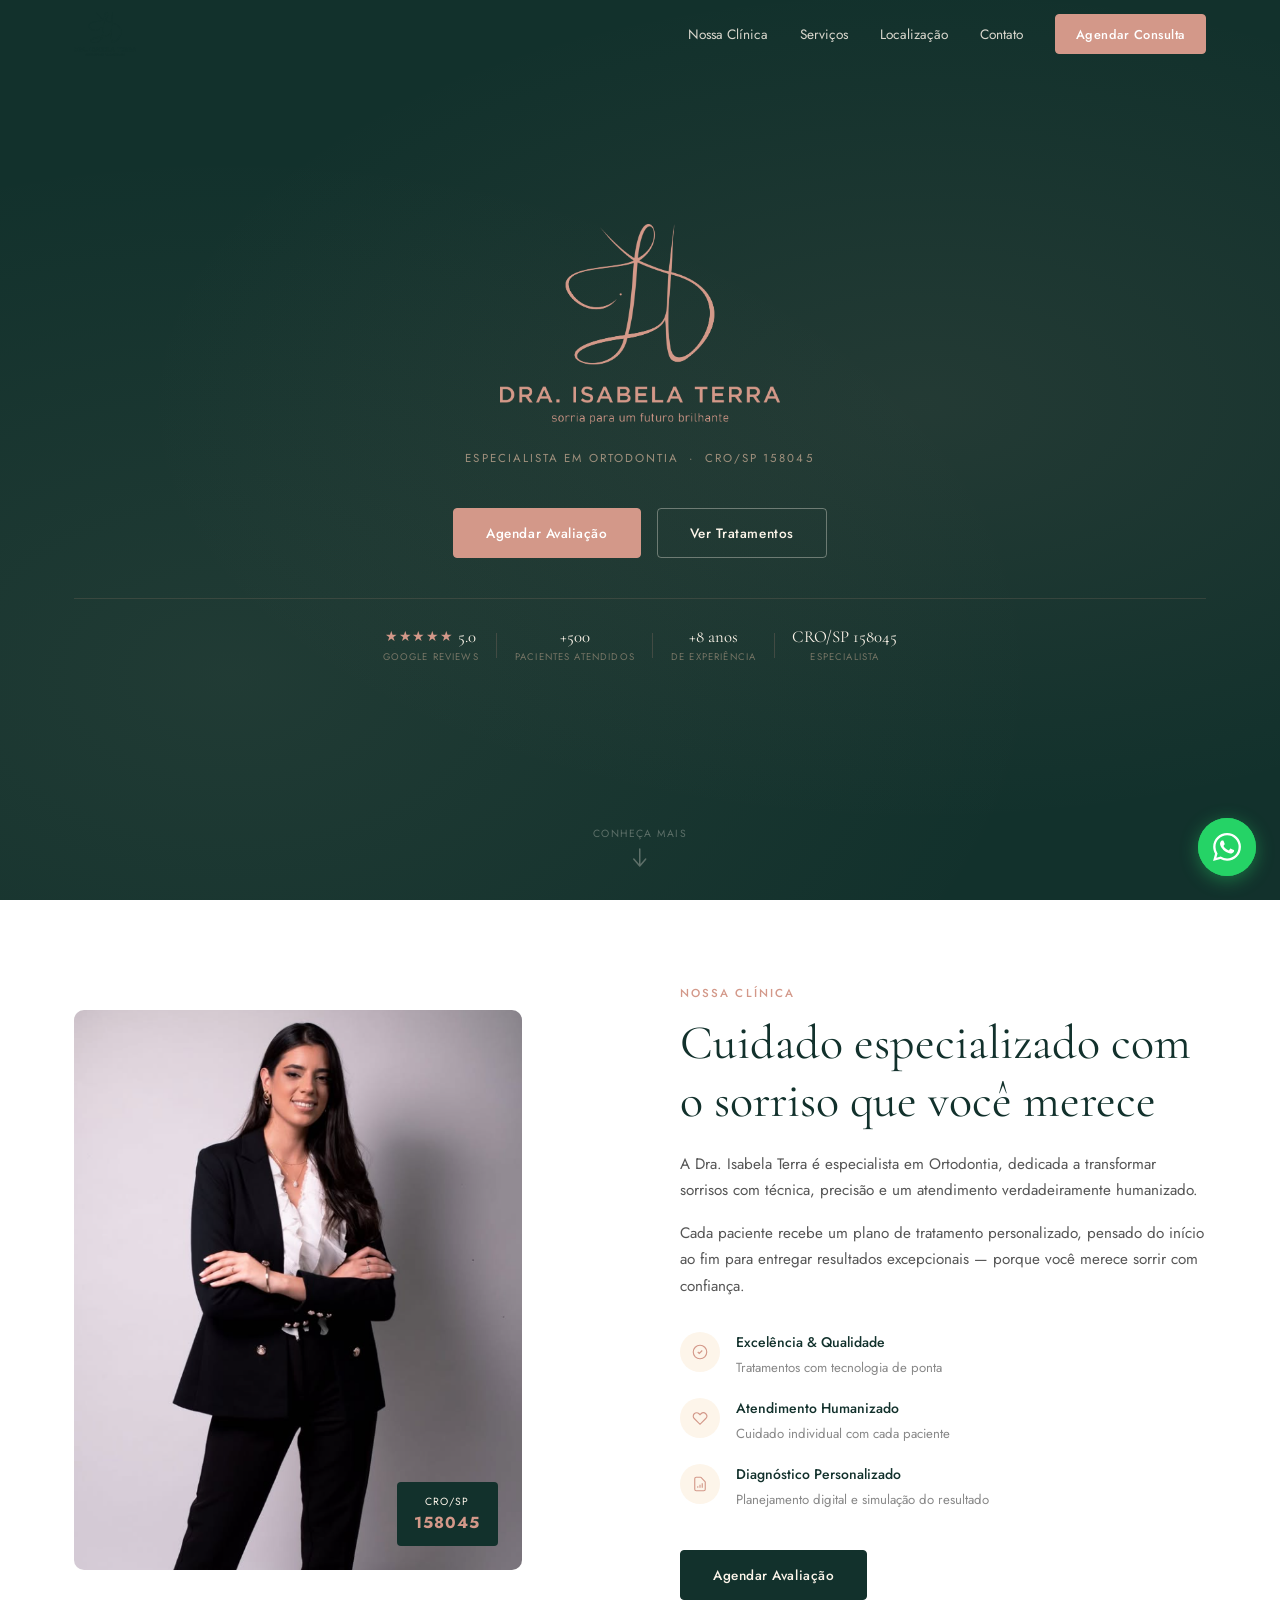
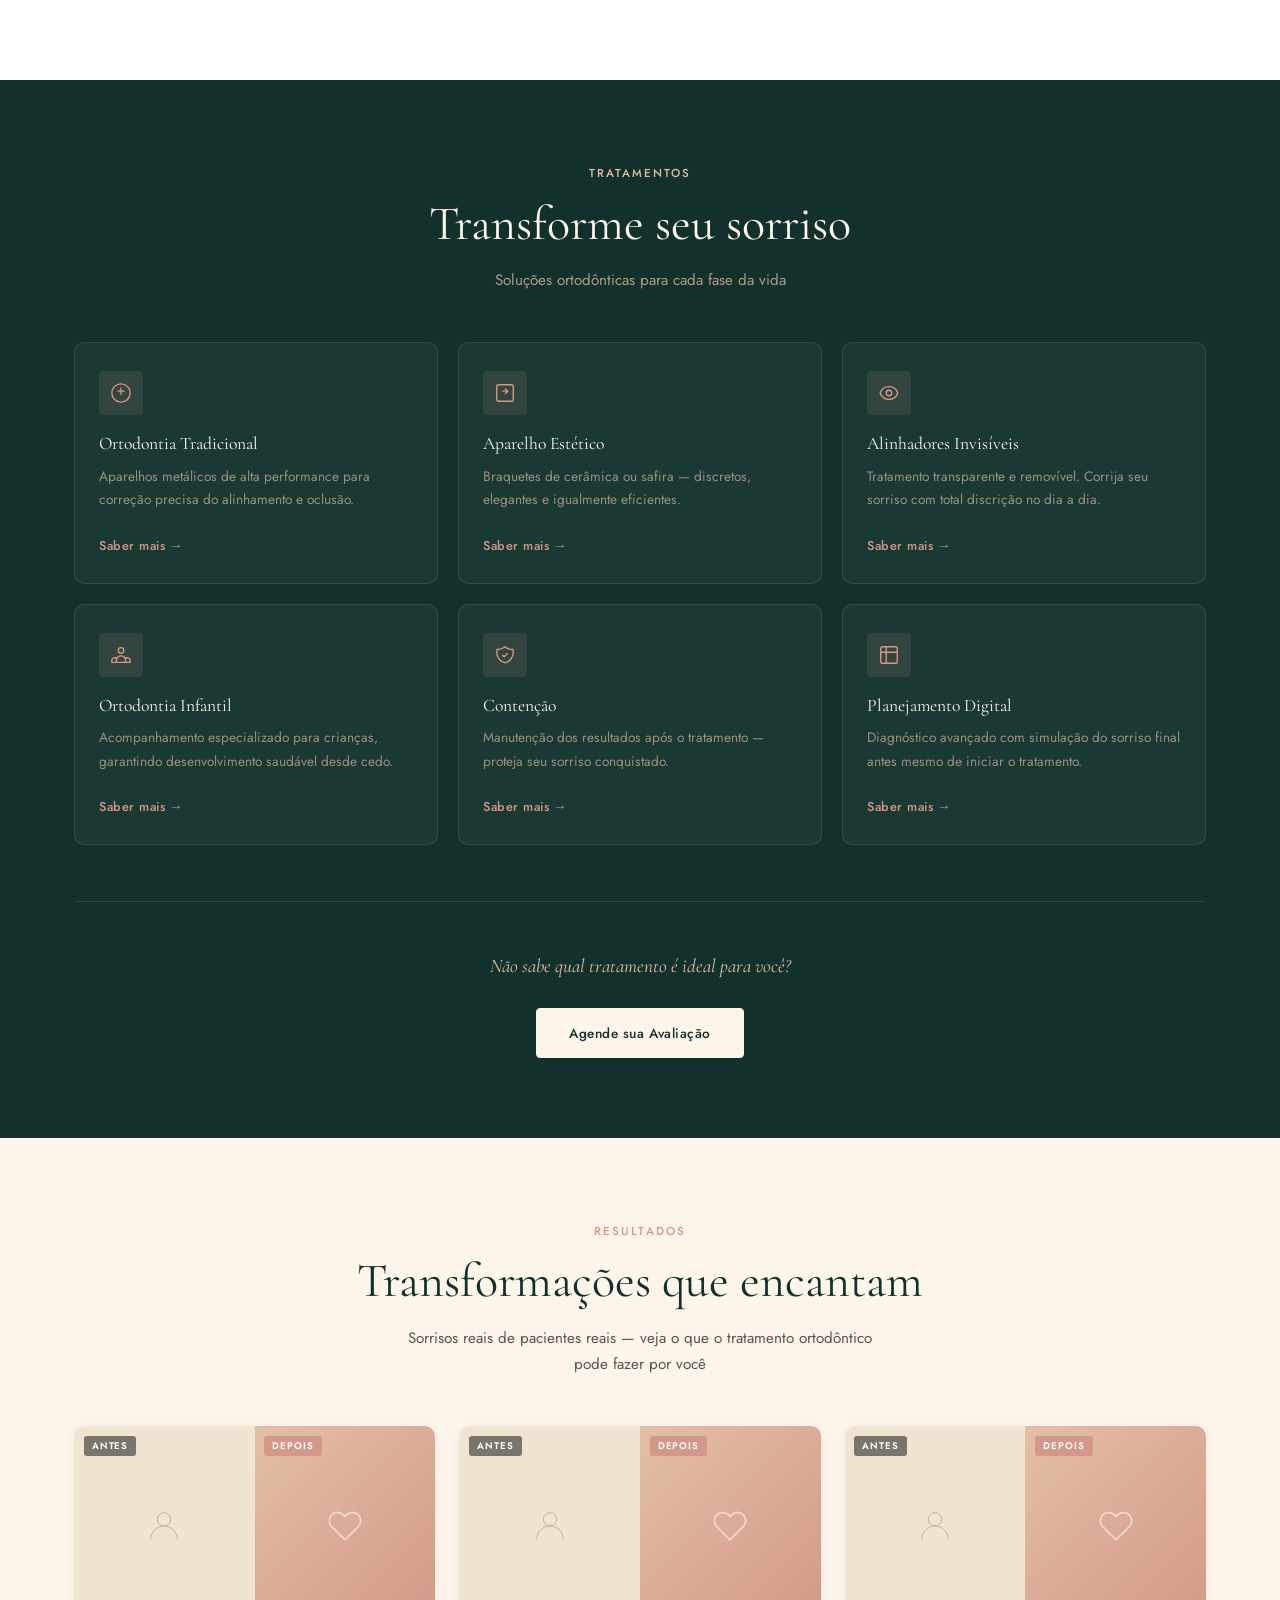
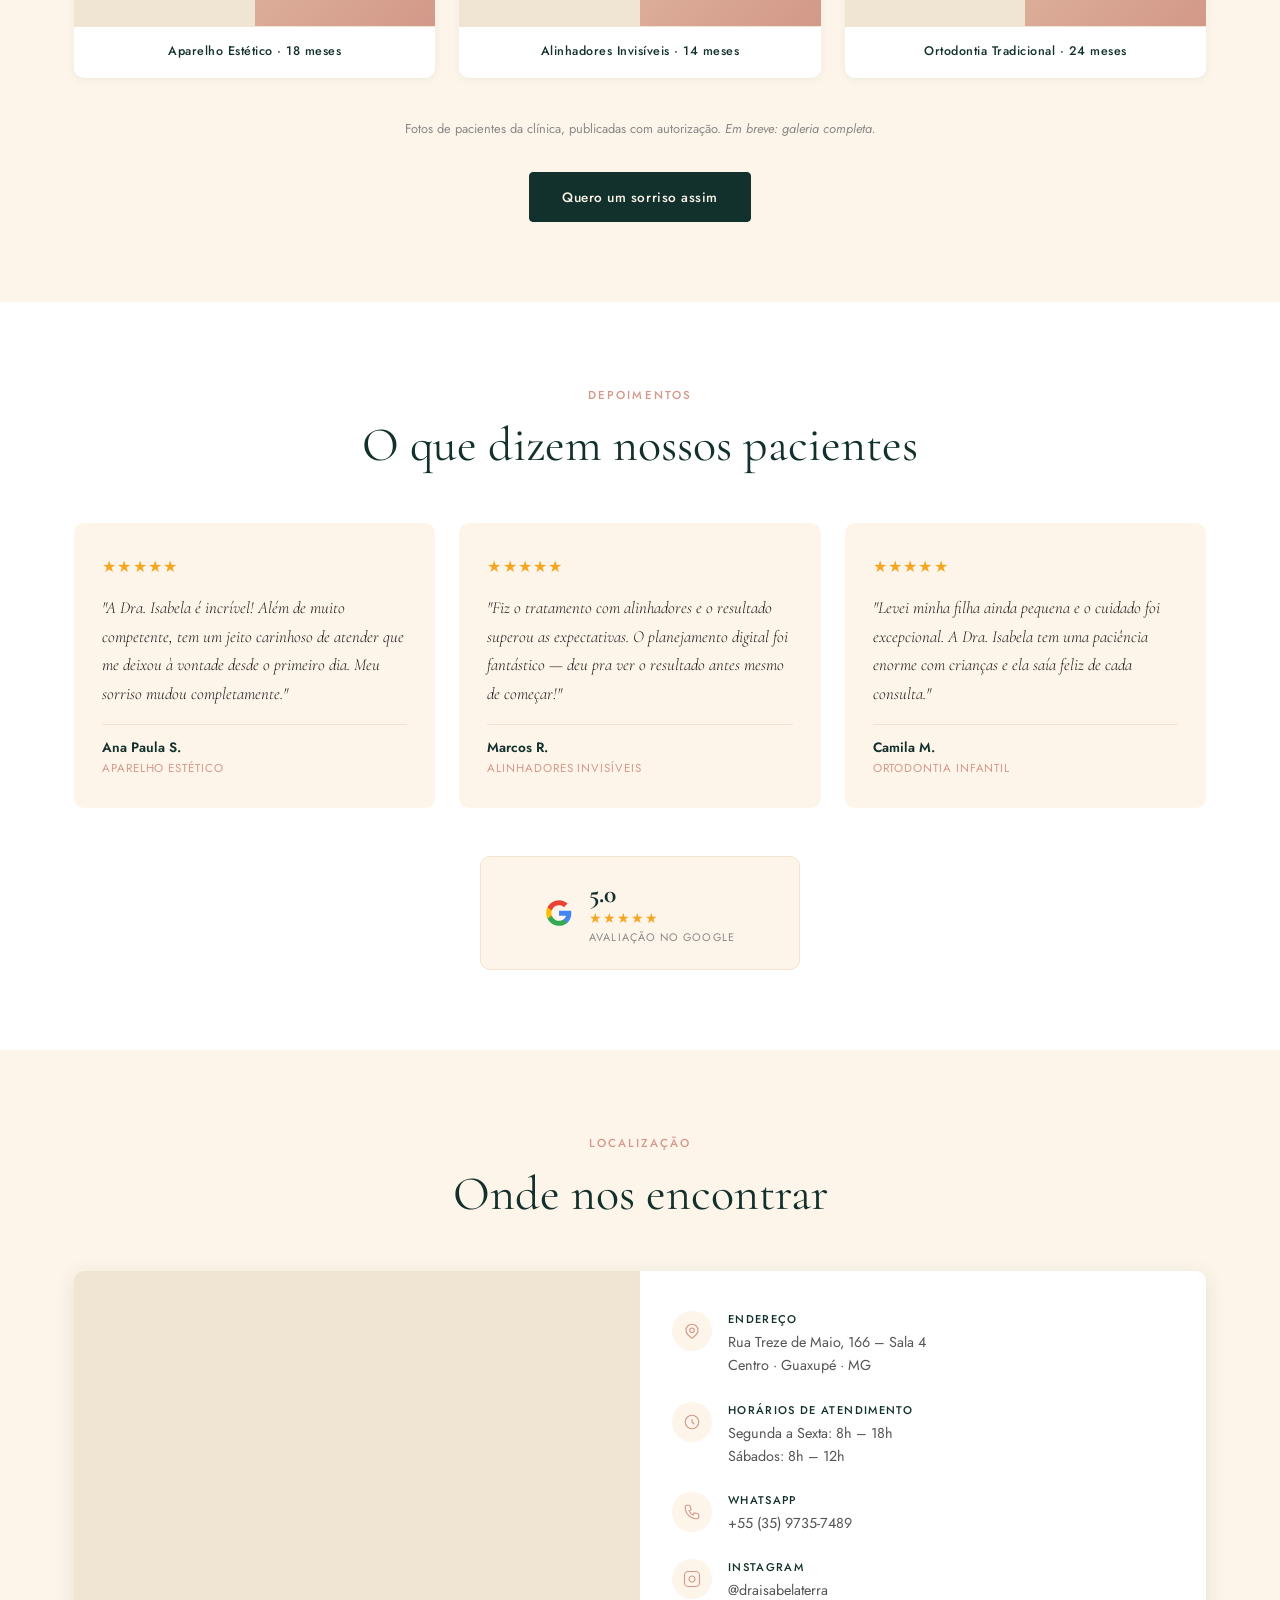
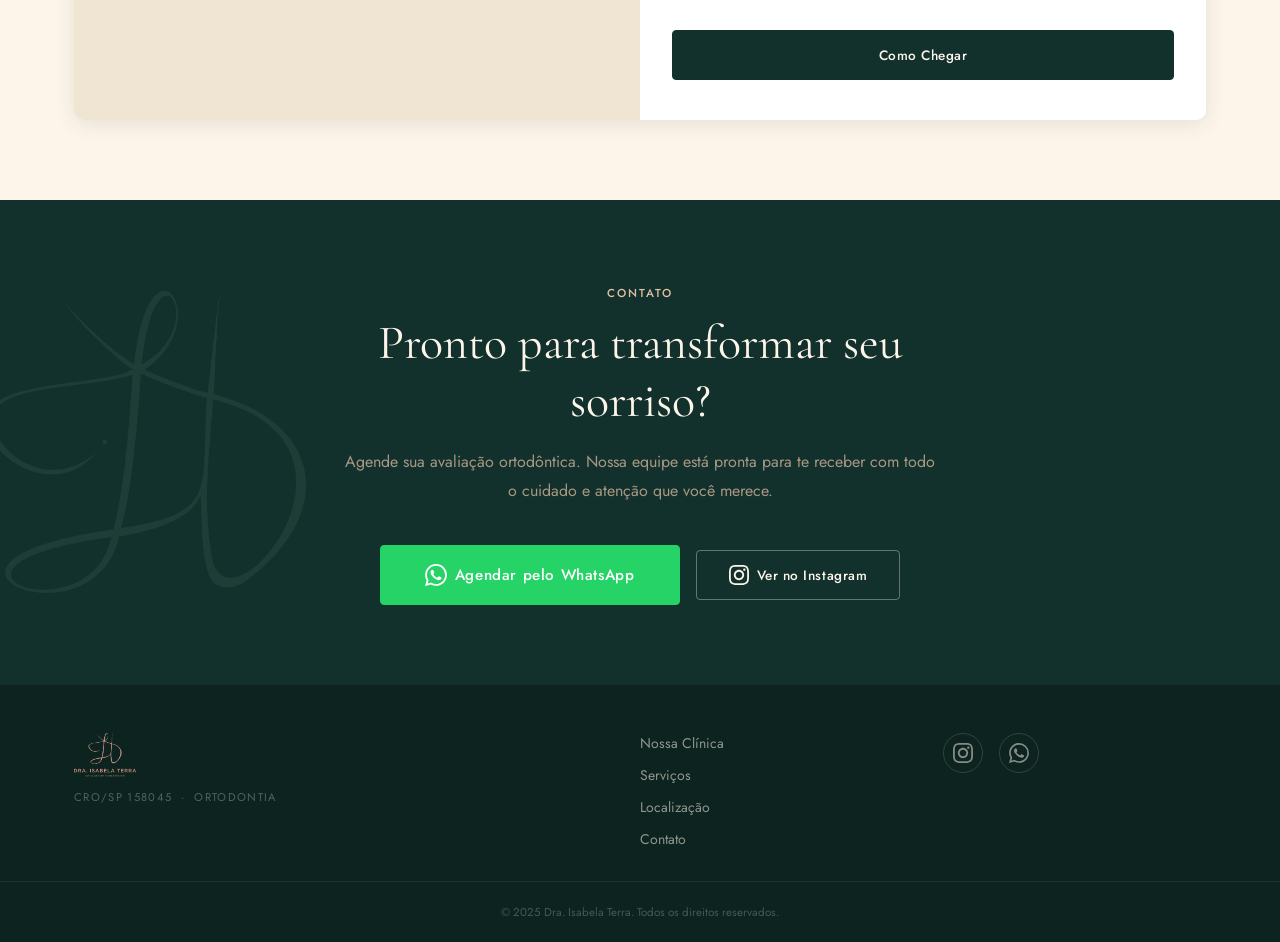
==== index.html @ cd0aa4f5 "site inicial" ====
<!DOCTYPE html>
<html lang="pt-BR">
<head>
  <meta charset="UTF-8">
  <meta name="viewport" content="width=device-width, initial-scale=1.0, viewport-fit=cover">
  <meta name="description" content="Dra. Isabela Terra – Especialista em Ortodontia. CRO/SP 158045. Agende sua avaliação e sorria para um futuro brilhante.">
  <meta name="theme-color" content="#12312C">
  <meta property="og:title" content="Dra. Isabela Terra | Ortodontia">
  <meta property="og:description" content="Especialista em Ortodontia. Atendimento humanizado, tecnologia de ponta. Agende sua consulta.">
  <meta property="og:type" content="website">
  <meta property="og:image" content="assets/logo-verde.png">
  <title>Dra. Isabela Terra | Ortodontia</title>

  <!-- Structured Data: LocalBusiness -->
  <script type="application/ld+json">
  {
    "@context": "https://schema.org",
    "@type": "Dentist",
    "name": "Dra. Isabela Terra – Ortodontia",
    "description": "Especialista em Ortodontia. CRO/SP 158045.",
    "telephone": "+553597357489",
    "address": {
      "@type": "PostalAddress",
      "streetAddress": "Rua Treze de Maio, 166, Sala 4",
      "addressLocality": "Guaxupé",
      "addressRegion": "MG",
      "postalCode": "37800-000",
      "addressCountry": "BR"
    },
    "geo": {
      "@type": "GeoCoordinates",
      "latitude": -21.306234,
      "longitude": -46.71054
    },
    "url": "https://www.instagram.com/draisabelaterra/",
    "sameAs": ["https://www.instagram.com/draisabelaterra/"]
  }
  </script>

  <link rel="preconnect" href="https://fonts.googleapis.com">
  <link rel="preconnect" href="https://fonts.gstatic.com" crossorigin>
  <link href="https://fonts.googleapis.com/css2?family=Cormorant+Garamond:ital,wght@0,300;0,400;0,500;1,300;1,400&family=Jost:wght@300;400;500;600&display=swap" rel="stylesheet">
  <link rel="stylesheet" href="css/style.css">
</head>
<body>

  <!-- ══════════════════════ NAVEGAÇÃO ══════════════════════ -->
  <nav class="nav" id="nav" role="navigation" aria-label="Menu principal">
    <div class="container nav__inner">
      <a href="#inicio" class="nav__logo" aria-label="Dra. Isabela Terra – página inicial">
        <img src="assets/logo-verde.png" alt="Dra. Isabela Terra" class="nav__logo-img" width="140" height="48">
      </a>

      <button class="nav__toggle" id="navToggle" aria-label="Abrir menu" aria-expanded="false" aria-controls="navLinks">
        <span></span><span></span><span></span>
      </button>

      <ul class="nav__links" id="navLinks" role="list">
        <li><a href="#sobre"      class="nav__link">Nossa Clínica</a></li>
        <li><a href="#servicos"   class="nav__link">Serviços</a></li>
        <li><a href="#localizacao" class="nav__link">Localização</a></li>
        <li><a href="#contato"    class="nav__link">Contato</a></li>
        <li>
          <a class="btn btn--nav"
             data-wa
             data-msg="Olá! Vi o site da Dra. Isabela Terra e gostaria de agendar uma avaliação ortodôntica. Pode me ajudar?"
             data-src="nav-cta">
            Agendar Consulta
          </a>
        </li>
      </ul>
    </div>
  </nav>

  <main id="main-content">

    <!-- ══════════════════════ HERO ══════════════════════ -->
    <section class="hero" id="inicio" aria-label="Boas-vindas">
      <div class="hero__bg" aria-hidden="true"></div>
      <div class="container hero__content">
        <div class="hero__logo fade-up">
          <img src="assets/logo-hero.png"
               alt="Dra. Isabela Terra – sorria para um futuro brilhante"
               class="hero__logo-img"
               width="320" height="220"
               fetchpriority="high">
        </div>

        <p class="hero__cro fade-up delay-1">Especialista em Ortodontia &nbsp;·&nbsp; CRO/SP 158045</p>

        <div class="hero__ctas fade-up delay-2">
          <a class="btn btn--primary"
             data-wa
             data-msg="Olá, Dra. Isabela! 😊 Vi o site e gostaria de agendar uma consulta de avaliação ortodôntica. Quando seria possível?"
             data-src="hero-primary">
            Agendar Avaliação
          </a>
          <a href="#servicos" class="btn btn--outline">Ver Tratamentos</a>
        </div>

        <div class="hero__trust fade-up delay-3" aria-label="Credenciais e indicadores">
          <div class="hero__trust-item">
            <span class="hero__trust-num"><span class="trust-stars" aria-hidden="true">★★★★★</span> 5.0</span>
            <span class="hero__trust-leg">Google Reviews</span>
          </div>
          <span class="hero__trust-div" aria-hidden="true"></span>
          <div class="hero__trust-item">
            <span class="hero__trust-num">+500</span>
            <span class="hero__trust-leg">Pacientes Atendidos</span>
          </div>
          <span class="hero__trust-div" aria-hidden="true"></span>
          <div class="hero__trust-item">
            <span class="hero__trust-num">+8 anos</span>
            <span class="hero__trust-leg">de Experiência</span>
          </div>
          <span class="hero__trust-div" aria-hidden="true"></span>
          <div class="hero__trust-item">
            <span class="hero__trust-num">CRO/SP 158045</span>
            <span class="hero__trust-leg">Especialista</span>
          </div>
        </div>

      </div>
    </section>
    <a href="#sobre" class="hero__scroll" aria-label="Rolar para próxima seção">
      <span>Conheça mais</span>
      <svg width="14" height="20" viewBox="0 0 14 20" fill="none" aria-hidden="true">
        <path d="M7 1v16M1 11l6 7 6-7" stroke="currentColor" stroke-width="1.5" stroke-linecap="round" stroke-linejoin="round"/>
      </svg>
    </a>

    <!-- ══════════════════════ NOSSA CLÍNICA ══════════════════════ -->
    <section class="sobre" id="sobre" aria-label="Nossa Clínica">
      <div class="container">
        <div class="sobre__grid">

          <div class="sobre__foto fade-up">
            <div class="sobre__foto-frame">
              <img src="assets/isabela.png" alt="Dra. Isabela Terra – Ortodontista" class="foto-real" width="480" loading="lazy">
              <div class="sobre__badge">
                <span class="sobre__badge-label">CRO/SP</span>
                <strong class="sobre__badge-num">158045</strong>
              </div>
            </div>
          </div>

          <div class="sobre__txt fade-up delay-1">
            <span class="label">Nossa Clínica</span>
            <h2>Cuidado especializado com o sorriso que você merece</h2>
            <p>A Dra. Isabela Terra é especialista em Ortodontia, dedicada a transformar sorrisos com técnica, precisão e um atendimento verdadeiramente humanizado.</p>
            <p>Cada paciente recebe um plano de tratamento personalizado, pensado do início ao fim para entregar resultados excepcionais — porque você merece sorrir com confiança.</p>

            <ul class="sobre__diferenciais" role="list">
              <li>
                <div class="icone-circulo" aria-hidden="true">
                  <svg viewBox="0 0 24 24" fill="none" stroke="currentColor" stroke-width="1.5"><path d="M9 12l2 2 4-4m6 2a9 9 0 11-18 0 9 9 0 0118 0z"/></svg>
                </div>
                <div>
                  <strong>Excelência &amp; Qualidade</strong>
                  <span>Tratamentos com tecnologia de ponta</span>
                </div>
              </li>
              <li>
                <div class="icone-circulo" aria-hidden="true">
                  <svg viewBox="0 0 24 24" fill="none" stroke="currentColor" stroke-width="1.5"><path d="M4.318 6.318a4.5 4.5 0 000 6.364L12 20.364l7.682-7.682a4.5 4.5 0 00-6.364-6.364L12 7.636l-1.318-1.318a4.5 4.5 0 00-6.364 0z"/></svg>
                </div>
                <div>
                  <strong>Atendimento Humanizado</strong>
                  <span>Cuidado individual com cada paciente</span>
                </div>
              </li>
              <li>
                <div class="icone-circulo" aria-hidden="true">
                  <svg viewBox="0 0 24 24" fill="none" stroke="currentColor" stroke-width="1.5"><path d="M9 17v-2m3 2v-4m3 4v-6m2 10H7a2 2 0 01-2-2V5a2 2 0 012-2h5.586a1 1 0 01.707.293l5.414 5.414a1 1 0 01.293.707V19a2 2 0 01-2 2z"/></svg>
                </div>
                <div>
                  <strong>Diagnóstico Personalizado</strong>
                  <span>Planejamento digital e simulação do resultado</span>
                </div>
              </li>
            </ul>

            <a class="btn btn--verde"
               data-wa
               data-msg="Olá! Gostaria de conhecer mais sobre a clínica da Dra. Isabela Terra e agendar uma consulta. Pode me ajudar?"
               data-src="sobre-cta">
              Agendar Avaliação
            </a>
          </div>
        </div>
      </div>
    </section>

    <!-- ══════════════════════ SERVIÇOS ══════════════════════ -->
    <section class="servicos" id="servicos" aria-label="Serviços e Tratamentos">
      <div class="container">
        <header class="section-header section-header--light fade-up">
          <span class="label label--light">Tratamentos</span>
          <h2>Transforme seu sorriso</h2>
          <p>Soluções ortodônticas para cada fase da vida</p>
        </header>

        <ul class="servicos__grid" role="list">

          <li class="card-servico fade-up delay-1">
            <div class="card-servico__icone" aria-hidden="true">
              <svg viewBox="0 0 24 24" fill="none" stroke="currentColor" stroke-width="1.5"><path d="M12 2C6.48 2 2 6.48 2 12s4.48 10 10 10 10-4.48 10-10S17.52 2 12 2zm0 4v8m-4-4h8"/></svg>
            </div>
            <h3>Ortodontia Tradicional</h3>
            <p>Aparelhos metálicos de alta performance para correção precisa do alinhamento e oclusão.</p>
            <a class="card-servico__cta"
               data-wa
               data-msg="Olá! Gostaria de saber mais sobre Ortodontia Tradicional — valores e como funciona o tratamento."
               data-src="servico-tradicional">
              Saber mais →
            </a>
          </li>

          <li class="card-servico fade-up delay-2">
            <div class="card-servico__icone" aria-hidden="true">
              <svg viewBox="0 0 24 24" fill="none" stroke="currentColor" stroke-width="1.5"><path d="M5 3a2 2 0 00-2 2v14a2 2 0 002 2h14a2 2 0 002-2V5a2 2 0 00-2-2H5zm7 4l3 3-3 3m-3-3h6"/></svg>
            </div>
            <h3>Aparelho Estético</h3>
            <p>Braquetes de cerâmica ou safira — discretos, elegantes e igualmente eficientes.</p>
            <a class="card-servico__cta"
               data-wa
               data-msg="Olá! Tenho interesse no Aparelho Estético (cerâmica/safira). Pode me passar mais informações e valores?"
               data-src="servico-estetico">
              Saber mais →
            </a>
          </li>

          <li class="card-servico fade-up delay-3">
            <div class="card-servico__icone" aria-hidden="true">
              <svg viewBox="0 0 24 24" fill="none" stroke="currentColor" stroke-width="1.5"><path d="M15 12a3 3 0 11-6 0 3 3 0 016 0z"/><path d="M2.458 12C3.732 7.943 7.523 5 12 5c4.478 0 8.268 2.943 9.542 7-1.274 4.057-5.064 7-9.542 7-4.477 0-8.268-2.943-9.542-7z"/></svg>
            </div>
            <h3>Alinhadores Invisíveis</h3>
            <p>Tratamento transparente e removível. Corrija seu sorriso com total discrição no dia a dia.</p>
            <a class="card-servico__cta"
               data-wa
               data-msg="Olá! Tenho interesse nos Alinhadores Invisíveis. Gostaria de saber sobre o tratamento, prazo e valores."
               data-src="servico-alinhadores">
              Saber mais →
            </a>
          </li>

          <li class="card-servico fade-up delay-1">
            <div class="card-servico__icone" aria-hidden="true">
              <svg viewBox="0 0 24 24" fill="none" stroke="currentColor" stroke-width="1.5"><path d="M17 20h5v-2a3 3 0 00-5.356-1.857M17 20H7m10 0v-2c0-.656-.126-1.283-.356-1.857M7 20H2v-2a3 3 0 015.356-1.857M7 20v-2c0-.656.126-1.283.356-1.857m0 0a5.002 5.002 0 019.288 0M15 7a3 3 0 11-6 0 3 3 0 016 0z"/></svg>
            </div>
            <h3>Ortodontia Infantil</h3>
            <p>Acompanhamento especializado para crianças, garantindo desenvolvimento saudável desde cedo.</p>
            <a class="card-servico__cta"
               data-wa
               data-msg="Olá! Gostaria de informações sobre Ortodontia Infantil. Meu filho(a) precisa de uma avaliação."
               data-src="servico-infantil">
              Saber mais →
            </a>
          </li>

          <li class="card-servico fade-up delay-2">
            <div class="card-servico__icone" aria-hidden="true">
              <svg viewBox="0 0 24 24" fill="none" stroke="currentColor" stroke-width="1.5"><path d="M9 12l2 2 4-4m5.618-4.016A11.955 11.955 0 0112 2.944a11.955 11.955 0 01-8.618 3.04A12.02 12.02 0 003 9c0 5.591 3.824 10.29 9 11.622 5.176-1.332 9-6.03 9-11.622 0-1.042-.133-2.052-.382-3.016z"/></svg>
            </div>
            <h3>Contenção</h3>
            <p>Manutenção dos resultados após o tratamento — proteja seu sorriso conquistado.</p>
            <a class="card-servico__cta"
               data-wa
               data-msg="Olá! Preciso de informações sobre Contenção Ortodôntica. Pode me ajudar?"
               data-src="servico-contencao">
              Saber mais →
            </a>
          </li>

          <li class="card-servico fade-up delay-3">
            <div class="card-servico__icone" aria-hidden="true">
              <svg viewBox="0 0 24 24" fill="none" stroke="currentColor" stroke-width="1.5"><path d="M9 3H5a2 2 0 00-2 2v4m6-6h10a2 2 0 012 2v4M9 3v18m0 0h10a2 2 0 002-2V9M9 21H5a2 2 0 01-2-2V9m0 0h18"/></svg>
            </div>
            <h3>Planejamento Digital</h3>
            <p>Diagnóstico avançado com simulação do sorriso final antes mesmo de iniciar o tratamento.</p>
            <a class="card-servico__cta"
               data-wa
               data-msg="Olá! Gostaria de saber mais sobre o Planejamento Digital e a simulação do sorriso. Como funciona?"
               data-src="servico-digital">
              Saber mais →
            </a>
          </li>

        </ul>

        <div class="servicos__rodape fade-up">
          <p>Não sabe qual tratamento é ideal para você?</p>
          <a class="btn btn--creme"
             data-wa
             data-msg="Olá! Não sei qual tratamento ortodôntico seria mais indicado para mim. Gostaria de agendar uma avaliação."
             data-src="servicos-avaliacao">
            Agende sua Avaliação
          </a>
        </div>
      </div>
    </section>

    <!-- ══════════════════════ RESULTADOS ══════════════════════ -->
    <section class="resultados" id="resultados" aria-label="Resultados e Transformações">
      <div class="container">
        <header class="section-header fade-up">
          <span class="label">Resultados</span>
          <h2>Transformações que encantam</h2>
          <p>Sorrisos reais de pacientes reais — veja o que o tratamento ortodôntico pode fazer por você</p>
        </header>

        <div class="resultados__grid">

          <div class="card-resultado fade-up delay-1">
            <div class="card-resultado__par">
              <div class="card-resultado__lado">
                <span class="card-resultado__tag">Antes</span>
                <div class="card-resultado__ph card-resultado__ph--antes" aria-hidden="true">
                  <svg viewBox="0 0 48 48" fill="none" stroke="currentColor" stroke-width="1" width="40" opacity=".3"><circle cx="24" cy="16" r="8"/><path d="M8 40c0-8.837 7.163-16 16-16s16 7.163 16 16"/></svg>
                </div>
              </div>
              <div class="card-resultado__lado">
                <span class="card-resultado__tag card-resultado__tag--depois">Depois</span>
                <div class="card-resultado__ph card-resultado__ph--depois" aria-hidden="true">
                  <svg viewBox="0 0 24 24" fill="none" stroke="currentColor" stroke-width="1.2" width="36" opacity=".55"><path d="M20.84 4.61a5.5 5.5 0 0 0-7.78 0L12 5.67l-1.06-1.06a5.5 5.5 0 0 0-7.78 7.78l1.06 1.06L12 21.23l7.78-7.78 1.06-1.06a5.5 5.5 0 0 0 0-7.78z"/></svg>
                </div>
              </div>
            </div>
            <p class="card-resultado__desc">Aparelho Estético · 18 meses</p>
          </div>

          <div class="card-resultado fade-up delay-2">
            <div class="card-resultado__par">
              <div class="card-resultado__lado">
                <span class="card-resultado__tag">Antes</span>
                <div class="card-resultado__ph card-resultado__ph--antes" aria-hidden="true">
                  <svg viewBox="0 0 48 48" fill="none" stroke="currentColor" stroke-width="1" width="40" opacity=".3"><circle cx="24" cy="16" r="8"/><path d="M8 40c0-8.837 7.163-16 16-16s16 7.163 16 16"/></svg>
                </div>
              </div>
              <div class="card-resultado__lado">
                <span class="card-resultado__tag card-resultado__tag--depois">Depois</span>
                <div class="card-resultado__ph card-resultado__ph--depois" aria-hidden="true">
                  <svg viewBox="0 0 24 24" fill="none" stroke="currentColor" stroke-width="1.2" width="36" opacity=".55"><path d="M20.84 4.61a5.5 5.5 0 0 0-7.78 0L12 5.67l-1.06-1.06a5.5 5.5 0 0 0-7.78 7.78l1.06 1.06L12 21.23l7.78-7.78 1.06-1.06a5.5 5.5 0 0 0 0-7.78z"/></svg>
                </div>
              </div>
            </div>
            <p class="card-resultado__desc">Alinhadores Invisíveis · 14 meses</p>
          </div>

          <div class="card-resultado fade-up delay-3">
            <div class="card-resultado__par">
              <div class="card-resultado__lado">
                <span class="card-resultado__tag">Antes</span>
                <div class="card-resultado__ph card-resultado__ph--antes" aria-hidden="true">
                  <svg viewBox="0 0 48 48" fill="none" stroke="currentColor" stroke-width="1" width="40" opacity=".3"><circle cx="24" cy="16" r="8"/><path d="M8 40c0-8.837 7.163-16 16-16s16 7.163 16 16"/></svg>
                </div>
              </div>
              <div class="card-resultado__lado">
                <span class="card-resultado__tag card-resultado__tag--depois">Depois</span>
                <div class="card-resultado__ph card-resultado__ph--depois" aria-hidden="true">
                  <svg viewBox="0 0 24 24" fill="none" stroke="currentColor" stroke-width="1.2" width="36" opacity=".55"><path d="M20.84 4.61a5.5 5.5 0 0 0-7.78 0L12 5.67l-1.06-1.06a5.5 5.5 0 0 0-7.78 7.78l1.06 1.06L12 21.23l7.78-7.78 1.06-1.06a5.5 5.5 0 0 0 0-7.78z"/></svg>
                </div>
              </div>
            </div>
            <p class="card-resultado__desc">Ortodontia Tradicional · 24 meses</p>
          </div>

        </div>

        <p class="resultados__obs fade-up">Fotos de pacientes da clínica, publicadas com autorização. <em>Em breve: galeria completa.</em></p>

        <div class="resultados__cta fade-up">
          <a class="btn btn--verde"
             data-wa
             data-msg="Olá! Vi os resultados no site e gostaria de saber se meu caso tem solução. Posso agendar uma avaliação?"
             data-src="resultados-cta">
            Quero um sorriso assim
          </a>
        </div>

      </div>
    </section>

    <!-- ══════════════════════ DEPOIMENTOS ══════════════════════ -->
    <section class="depoimentos" id="depoimentos" aria-label="Depoimentos de Pacientes">
      <div class="container">
        <header class="section-header fade-up">
          <span class="label">Depoimentos</span>
          <h2>O que dizem nossos pacientes</h2>
        </header>

        <div class="depoimentos__grid">

          <blockquote class="card-depo fade-up delay-1">
            <div class="card-depo__stars" aria-label="5 de 5 estrelas">★★★★★</div>
            <p>"A Dra. Isabela é incrível! Além de muito competente, tem um jeito carinhoso de atender que me deixou à vontade desde o primeiro dia. Meu sorriso mudou completamente."</p>
            <footer>
              <strong>Ana Paula S.</strong>
              <span>Aparelho Estético</span>
            </footer>
          </blockquote>

          <blockquote class="card-depo fade-up delay-2">
            <div class="card-depo__stars" aria-label="5 de 5 estrelas">★★★★★</div>
            <p>"Fiz o tratamento com alinhadores e o resultado superou as expectativas. O planejamento digital foi fantástico — deu pra ver o resultado antes mesmo de começar!"</p>
            <footer>
              <strong>Marcos R.</strong>
              <span>Alinhadores Invisíveis</span>
            </footer>
          </blockquote>

          <blockquote class="card-depo fade-up delay-3">
            <div class="card-depo__stars" aria-label="5 de 5 estrelas">★★★★★</div>
            <p>"Levei minha filha ainda pequena e o cuidado foi excepcional. A Dra. Isabela tem uma paciência enorme com crianças e ela saía feliz de cada consulta."</p>
            <footer>
              <strong>Camila M.</strong>
              <span>Ortodontia Infantil</span>
            </footer>
          </blockquote>

        </div>

        <div class="depoimentos__google fade-up">
          <svg viewBox="0 0 24 24" width="28" height="28" aria-hidden="true">
            <path fill="#4285F4" d="M22.56 12.25c0-.78-.07-1.53-.2-2.25H12v4.26h5.92c-.26 1.37-1.04 2.53-2.21 3.31v2.77h3.57c2.08-1.92 3.28-4.74 3.28-8.09z"/>
            <path fill="#34A853" d="M12 23c2.97 0 5.46-.98 7.28-2.66l-3.57-2.77c-.98.66-2.23 1.06-3.71 1.06-2.86 0-5.29-1.93-6.16-4.53H2.18v2.84C3.99 20.53 7.7 23 12 23z"/>
            <path fill="#FBBC05" d="M5.84 14.09c-.22-.66-.35-1.36-.35-2.09s.13-1.43.35-2.09V7.07H2.18C1.43 8.55 1 10.22 1 12s.43 3.45 1.18 4.93l3.66-2.84z"/>
            <path fill="#EA4335" d="M12 5.38c1.62 0 3.06.56 4.21 1.64l3.15-3.15C17.45 2.09 14.97 1 12 1 7.7 1 3.99 3.47 2.18 7.07l3.66 2.84c.87-2.6 3.3-4.53 6.16-4.53z"/>
          </svg>
          <div class="depoimentos__google-txt">
            <strong>5.0</strong>
            <div class="depoimentos__google-stars" aria-hidden="true">★★★★★</div>
            <span>Avaliação no Google</span>
          </div>
        </div>

      </div>
    </section>

    <!-- ══════════════════════ LOCALIZAÇÃO ══════════════════════ -->
    <section class="localizacao" id="localizacao" aria-label="Localização e Contato">
      <div class="container">
        <header class="section-header fade-up">
          <span class="label">Localização</span>
          <h2>Onde nos encontrar</h2>
        </header>

        <div class="localizacao__grid">
          <div class="localizacao__mapa fade-up">
            <iframe
              title="Localização da clínica – Rua Treze de Maio 166, Guaxupé MG"
              src="https://maps.google.com/maps?q=Rua+Treze+de+Maio+166+Centro+Guaxup%C3%A9+MG+37800-000&output=embed&z=17&hl=pt-BR"
              allowfullscreen
              loading="lazy"
              referrerpolicy="no-referrer-when-downgrade">
            </iframe>
          </div>

          <div class="localizacao__info fade-up delay-1">
            <dl class="info-lista">

              <div class="info-item">
                <div class="icone-circulo" aria-hidden="true">
                  <svg viewBox="0 0 24 24" fill="none" stroke="currentColor" stroke-width="1.5"><path d="M17.657 16.657L13.414 20.9a1.998 1.998 0 01-2.827 0l-4.244-4.243a8 8 0 1111.314 0z"/><path d="M15 11a3 3 0 11-6 0 3 3 0 016 0z"/></svg>
                </div>
                <div>
                  <dt>Endereço</dt>
                  <dd>Rua Treze de Maio, 166 – Sala 4<br>Centro · Guaxupé · MG</dd>
                </div>
              </div>

              <div class="info-item">
                <div class="icone-circulo" aria-hidden="true">
                  <svg viewBox="0 0 24 24" fill="none" stroke="currentColor" stroke-width="1.5"><path d="M12 8v4l3 3m6-3a9 9 0 11-18 0 9 9 0 0118 0z"/></svg>
                </div>
                <div>
                  <dt>Horários de Atendimento</dt>
                  <dd>Segunda a Sexta: 8h – 18h<br>Sábados: 8h – 12h</dd>
                </div>
              </div>

              <div class="info-item">
                <div class="icone-circulo" aria-hidden="true">
                  <svg viewBox="0 0 24 24" fill="none" stroke="currentColor" stroke-width="1.5"><path d="M3 5a2 2 0 012-2h3.28a1 1 0 01.948.684l1.498 4.493a1 1 0 01-.502 1.21l-2.257 1.13a11.042 11.042 0 005.516 5.516l1.13-2.257a1 1 0 011.21-.502l4.493 1.498a1 1 0 01.684.949V19a2 2 0 01-2 2h-1C9.716 21 3 14.284 3 6V5z"/></svg>
                </div>
                <div>
                  <dt>WhatsApp</dt>
                  <dd>
                    <a data-wa
                       data-msg="Olá! Gostaria de informações sobre a clínica da Dra. Isabela Terra."
                       data-src="localizacao-tel">
                      +55 (35) 9735-7489
                    </a>
                  </dd>
                </div>
              </div>

              <div class="info-item">
                <div class="icone-circulo" aria-hidden="true">
                  <svg viewBox="0 0 24 24" fill="none" stroke="currentColor" stroke-width="1.5"><rect x="2" y="2" width="20" height="20" rx="5"/><path d="M16 11.37A4 4 0 1112.63 8 4 4 0 0116 11.37z"/><line x1="17.5" y1="6.5" x2="17.51" y2="6.5"/></svg>
                </div>
                <div>
                  <dt>Instagram</dt>
                  <dd><a href="https://www.instagram.com/draisabelaterra/" target="_blank" rel="noopener noreferrer">@draisabelaterra</a></dd>
                </div>
              </div>

            </dl>

            <a class="btn btn--verde btn--bloco"
               data-wa
               data-msg="Olá! Gostaria de saber como chegar à clínica da Dra. Isabela Terra. Pode me ajudar?"
               data-src="localizacao-cta">
              Como Chegar
            </a>
          </div>
        </div>
      </div>
    </section>

    <!-- ══════════════════════ CONTATO / CTA FINAL ══════════════════════ -->
    <section class="contato" id="contato" aria-label="Contato e Agendamento">
      <div class="container contato__inner">
        <div class="contato__deco" aria-hidden="true">
          <img src="assets/simbolo-creme.png" alt="" width="320" loading="lazy">
        </div>
        <div class="contato__txt fade-up">
          <span class="label label--light">Contato</span>
          <h2>Pronto para transformar seu sorriso?</h2>
          <p>Agende sua avaliação ortodôntica. Nossa equipe está pronta para te receber com todo o cuidado e atenção que você merece.</p>

          <div class="contato__acoes">
            <a class="btn btn--whatsapp btn--grande"
               data-wa
               data-msg="Olá, Dra. Isabela! 😊 Gostaria de agendar uma consulta de avaliação ortodôntica. Quando seria possível?"
               data-src="contato-cta">
              <!-- WhatsApp icon -->
              <svg viewBox="0 0 24 24" fill="currentColor" width="22" height="22" aria-hidden="true"><path d="M17.472 14.382c-.297-.149-1.758-.867-2.03-.967-.273-.099-.471-.148-.67.15-.197.297-.767.966-.94 1.164-.173.199-.347.223-.644.075-.297-.15-1.255-.463-2.39-1.475-.883-.788-1.48-1.761-1.653-2.059-.173-.297-.018-.458.13-.606.134-.133.298-.347.446-.52.149-.174.198-.298.298-.497.099-.198.05-.371-.025-.52-.075-.149-.669-1.612-.916-2.207-.242-.579-.487-.5-.669-.51-.173-.008-.371-.01-.57-.01-.198 0-.52.074-.792.372-.272.297-1.04 1.016-1.04 2.479 0 1.462 1.065 2.875 1.213 3.074.149.198 2.096 3.2 5.077 4.487.709.306 1.262.489 1.694.625.712.227 1.36.195 1.871.118.571-.085 1.758-.719 2.006-1.413.248-.694.248-1.289.173-1.413-.074-.124-.272-.198-.57-.347m-5.421 7.403h-.004a9.87 9.87 0 01-5.031-1.378l-.361-.214-3.741.982.998-3.648-.235-.374a9.86 9.86 0 01-1.51-5.26c.001-5.45 4.436-9.884 9.888-9.884 2.64 0 5.122 1.03 6.988 2.898a9.825 9.825 0 012.893 6.994c-.003 5.45-4.437 9.884-9.885 9.884m8.413-18.297A11.815 11.815 0 0012.05 0C5.495 0 .16 5.335.157 11.892c0 2.096.547 4.142 1.588 5.945L.057 24l6.305-1.654a11.882 11.882 0 005.683 1.448h.005c6.554 0 11.89-5.335 11.893-11.893a11.821 11.821 0 00-3.48-8.413z"/></svg>
              Agendar pelo WhatsApp
            </a>

            <a href="https://www.instagram.com/draisabelaterra/"
               target="_blank"
               rel="noopener noreferrer"
               class="btn btn--insta">
              <!-- Instagram icon -->
              <svg viewBox="0 0 24 24" fill="currentColor" width="20" height="20" aria-hidden="true"><path d="M12 2.163c3.204 0 3.584.012 4.85.07 3.252.148 4.771 1.691 4.919 4.919.058 1.265.069 1.645.069 4.849 0 3.205-.012 3.584-.069 4.849-.149 3.225-1.664 4.771-4.919 4.919-1.266.058-1.644.07-4.85.07-3.204 0-3.584-.012-4.849-.07-3.26-.149-4.771-1.699-4.919-4.92-.058-1.265-.07-1.644-.07-4.849 0-3.204.013-3.583.07-4.849.149-3.227 1.664-4.771 4.919-4.919 1.266-.057 1.645-.069 4.849-.069zm0-2.163c-3.259 0-3.667.014-4.947.072-4.358.2-6.78 2.618-6.98 6.98-.059 1.281-.073 1.689-.073 4.948 0 3.259.014 3.668.072 4.948.2 4.358 2.618 6.78 6.98 6.98 1.281.058 1.689.072 4.948.072 3.259 0 3.668-.014 4.948-.072 4.354-.2 6.782-2.618 6.979-6.98.059-1.28.073-1.689.073-4.948 0-3.259-.014-3.667-.072-4.947-.196-4.354-2.617-6.78-6.979-6.98-1.281-.059-1.69-.073-4.949-.073zm0 5.838c-3.403 0-6.162 2.759-6.162 6.162s2.759 6.163 6.162 6.163 6.162-2.759 6.162-6.163c0-3.403-2.759-6.162-6.162-6.162zm0 10.162c-2.209 0-4-1.79-4-4 0-2.209 1.791-4 4-4s4 1.791 4 4c0 2.21-1.791 4-4 4zm6.406-11.845c-.796 0-1.441.645-1.441 1.44s.645 1.44 1.441 1.44c.795 0 1.439-.645 1.439-1.44s-.644-1.44-1.439-1.44z"/></svg>
              Ver no Instagram
            </a>
          </div>
        </div>
      </div>
    </section>

  </main>

  <!-- ══════════════════════ FOOTER ══════════════════════ -->
  <footer class="footer" role="contentinfo">
    <div class="container footer__grid">
      <div class="footer__marca">
        <img src="assets/logo-hero.png" alt="Dra. Isabela Terra" class="footer__logo" width="160" loading="lazy">
        <p class="footer__cro">CRO/SP 158045 &nbsp;·&nbsp; Ortodontia</p>
      </div>

      <nav class="footer__nav" aria-label="Links do rodapé">
        <a href="#sobre">Nossa Clínica</a>
        <a href="#servicos">Serviços</a>
        <a href="#localizacao">Localização</a>
        <a href="#contato">Contato</a>
      </nav>

      <div class="footer__social">
        <a href="https://www.instagram.com/draisabelaterra/"
           target="_blank"
           rel="noopener noreferrer"
           aria-label="Instagram da Dra. Isabela Terra">
          <svg viewBox="0 0 24 24" fill="currentColor" width="20" height="20" aria-hidden="true"><path d="M12 2.163c3.204 0 3.584.012 4.85.07 3.252.148 4.771 1.691 4.919 4.919.058 1.265.069 1.645.069 4.849 0 3.205-.012 3.584-.069 4.849-.149 3.225-1.664 4.771-4.919 4.919-1.266.058-1.644.07-4.85.07-3.204 0-3.584-.012-4.849-.07-3.26-.149-4.771-1.699-4.919-4.92-.058-1.265-.07-1.644-.07-4.849 0-3.204.013-3.583.07-4.849.149-3.227 1.664-4.771 4.919-4.919 1.266-.057 1.645-.069 4.849-.069zm0-2.163c-3.259 0-3.667.014-4.947.072-4.358.2-6.78 2.618-6.98 6.98-.059 1.281-.073 1.689-.073 4.948 0 3.259.014 3.668.072 4.948.2 4.358 2.618 6.78 6.98 6.98 1.281.058 1.689.072 4.948.072 3.259 0 3.668-.014 4.948-.072 4.354-.2 6.782-2.618 6.979-6.98.059-1.28.073-1.689.073-4.948 0-3.259-.014-3.667-.072-4.947-.196-4.354-2.617-6.78-6.979-6.98-1.281-.059-1.69-.073-4.949-.073zm0 5.838c-3.403 0-6.162 2.759-6.162 6.162s2.759 6.163 6.162 6.163 6.162-2.759 6.162-6.163c0-3.403-2.759-6.162-6.162-6.162zm0 10.162c-2.209 0-4-1.79-4-4 0-2.209 1.791-4 4-4s4 1.791 4 4c0 2.21-1.791 4-4 4zm6.406-11.845c-.796 0-1.441.645-1.441 1.44s.645 1.44 1.441 1.44c.795 0 1.439-.645 1.439-1.44s-.644-1.44-1.439-1.44z"/></svg>
        </a>
        <a data-wa
           data-msg="Olá! Gostaria de mais informações sobre a clínica da Dra. Isabela Terra."
           data-src="footer-wa"
           aria-label="WhatsApp da clínica">
          <svg viewBox="0 0 24 24" fill="currentColor" width="20" height="20" aria-hidden="true"><path d="M17.472 14.382c-.297-.149-1.758-.867-2.03-.967-.273-.099-.471-.148-.67.15-.197.297-.767.966-.94 1.164-.173.199-.347.223-.644.075-.297-.15-1.255-.463-2.39-1.475-.883-.788-1.48-1.761-1.653-2.059-.173-.297-.018-.458.13-.606.134-.133.298-.347.446-.52.149-.174.198-.298.298-.497.099-.198.05-.371-.025-.52-.075-.149-.669-1.612-.916-2.207-.242-.579-.487-.5-.669-.51-.173-.008-.371-.01-.57-.01-.198 0-.52.074-.792.372-.272.297-1.04 1.016-1.04 2.479 0 1.462 1.065 2.875 1.213 3.074.149.198 2.096 3.2 5.077 4.487.709.306 1.262.489 1.694.625.712.227 1.36.195 1.871.118.571-.085 1.758-.719 2.006-1.413.248-.694.248-1.289.173-1.413-.074-.124-.272-.198-.57-.347m-5.421 7.403h-.004a9.87 9.87 0 01-5.031-1.378l-.361-.214-3.741.982.998-3.648-.235-.374a9.86 9.86 0 01-1.51-5.26c.001-5.45 4.436-9.884 9.888-9.884 2.64 0 5.122 1.03 6.988 2.898a9.825 9.825 0 012.893 6.994c-.003 5.45-4.437 9.884-9.885 9.884m8.413-18.297A11.815 11.815 0 0012.05 0C5.495 0 .16 5.335.157 11.892c0 2.096.547 4.142 1.588 5.945L.057 24l6.305-1.654a11.882 11.882 0 005.683 1.448h.005c6.554 0 11.89-5.335 11.893-11.893a11.821 11.821 0 00-3.48-8.413z"/></svg>
        </a>
      </div>
    </div>

    <div class="footer__base">
      <div class="container">
        <p>© 2025 Dra. Isabela Terra. Todos os direitos reservados.</p>
      </div>
    </div>
  </footer>

  <!-- ══════════════════════ BOTÃO FLUTUANTE WHATSAPP ══════════════════════ -->
  <a class="wa-float"
     data-wa
     data-msg="Olá! 😊 Vim pelo site da Dra. Isabela Terra. Pode me ajudar?"
     data-src="float"
     aria-label="Falar no WhatsApp">
    <svg viewBox="0 0 24 24" fill="currentColor" width="28" height="28" aria-hidden="true"><path d="M17.472 14.382c-.297-.149-1.758-.867-2.03-.967-.273-.099-.471-.148-.67.15-.197.297-.767.966-.94 1.164-.173.199-.347.223-.644.075-.297-.15-1.255-.463-2.39-1.475-.883-.788-1.48-1.761-1.653-2.059-.173-.297-.018-.458.13-.606.134-.133.298-.347.446-.52.149-.174.198-.298.298-.497.099-.198.05-.371-.025-.52-.075-.149-.669-1.612-.916-2.207-.242-.579-.487-.5-.669-.51-.173-.008-.371-.01-.57-.01-.198 0-.52.074-.792.372-.272.297-1.04 1.016-1.04 2.479 0 1.462 1.065 2.875 1.213 3.074.149.198 2.096 3.2 5.077 4.487.709.306 1.262.489 1.694.625.712.227 1.36.195 1.871.118.571-.085 1.758-.719 2.006-1.413.248-.694.248-1.289.173-1.413-.074-.124-.272-.198-.57-.347m-5.421 7.403h-.004a9.87 9.87 0 01-5.031-1.378l-.361-.214-3.741.982.998-3.648-.235-.374a9.86 9.86 0 01-1.51-5.26c.001-5.45 4.436-9.884 9.888-9.884 2.64 0 5.122 1.03 6.988 2.898a9.825 9.825 0 012.893 6.994c-.003 5.45-4.437 9.884-9.885 9.884m8.413-18.297A11.815 11.815 0 0012.05 0C5.495 0 .16 5.335.157 11.892c0 2.096.547 4.142 1.588 5.945L.057 24l6.305-1.654a11.882 11.882 0 005.683 1.448h.005c6.554 0 11.89-5.335 11.893-11.893a11.821 11.821 0 00-3.48-8.413z"/></svg>
    <span class="wa-float__tip">Falar no WhatsApp</span>
  </a>

  <!-- Voltar ao topo -->
  <button class="topo-btn" id="topoBtn" aria-label="Voltar ao topo">
    <svg viewBox="0 0 24 24" fill="none" stroke="currentColor" stroke-width="2" width="18" height="18" aria-hidden="true">
      <path d="M18 15l-6-6-6 6"/>
    </svg>
  </button>

  <script src="js/main.js"></script>
</body>
</html>
---- css/style.css ----
/* ============================================================
   DRA. ISABELA TERRA — style.css
   Paleta: Verde #12312C | Rosé #D39889 | Pêssego #E3BFA5 | Creme #FDF5EA
   Fontes: Cormorant Garamond (display) + Jost (UI)
   Mobile-first · Clean · Premium
   ============================================================ */

/* ── RESET ─────────────────────────────────────── */
*, *::before, *::after { margin: 0; padding: 0; box-sizing: border-box; }
html { scroll-behavior: smooth; font-size: 16px; -webkit-text-size-adjust: 100%; }
body {
  font-family: 'Jost', sans-serif;
  color: #1a1a1a;
  background: #fff;
  -webkit-font-smoothing: antialiased;
  overflow-x: hidden;
}
img { max-width: 100%; height: auto; display: block; }
a   { text-decoration: none; color: inherit; }
ul  { list-style: none; }
button { cursor: pointer; background: none; border: none; }
:focus-visible { outline: 2px solid #D39889; outline-offset: 3px; }
@media (prefers-reduced-motion: reduce) {
  *, *::before, *::after { animation-duration: .01ms !important; transition-duration: .01ms !important; }
  html { scroll-behavior: auto; }
  /* desabilita animações decorativas que causam flickering */
  .wa-float::before  { animation: none !important; }
  .hero__scroll      { animation: none !important; }
  .fade-up           { opacity: 1 !important; transform: none !important; transition: none !important; }
}

/* ── TOKENS ─────────────────────────────────────── */
:root {
  --verde:        #12312C;
  --verde-d:      #0c231f;
  --verde-l:      #1e4840;
  --rose:         #D39889;
  --rose-d:       #b97f70;
  --pessego:      #E3BFA5;
  --creme:        #FDF5EA;
  --creme-d:      #f0e5d2;
  --branco:       #ffffff;
  --texto:        #1a1a1a;
  --texto-m:      #555;
  --texto-l:      #888;

  --f-display:    'Cormorant Garamond', serif;
  --f-ui:         'Jost', sans-serif;

  --nav-h:        68px;
  --tr:           .3s ease;
  --tr-slow:      .6s ease;

  --sh-sm:        0 2px 8px  rgba(18,49,44,.06);
  --sh-md:        0 4px 20px rgba(18,49,44,.10);
  --sh-lg:        0 8px 40px rgba(18,49,44,.15);

  --r-sm:  4px;
  --r-md:  10px;
  --r-lg:  20px;

  --max-w:  1180px;
  --gap:    1.5rem;
}

/* ── UTILIDADES ─────────────────────────────────── */
.container {
  width: 100%;
  max-width: var(--max-w);
  margin: 0 auto;
  padding: 0 var(--gap);
}
.label {
  display: inline-block;
  font-family: var(--f-ui);
  font-size: .72rem;
  font-weight: 500;
  letter-spacing: .18em;
  text-transform: uppercase;
  color: var(--rose);
  margin-bottom: .9rem;
}
.label--light { color: var(--pessego); }

.section-header { text-align: center; margin-bottom: 3rem; }
.section-header h2 { margin-bottom: .9rem; color: var(--verde); }
.section-header p  { max-width: 480px; margin: 0 auto; font-size: .95rem; }
.section-header--light h2 { color: var(--creme); }
.section-header--light p  { color: rgba(227,191,165,.75); }

.icone-circulo {
  flex-shrink: 0;
  width: 40px; height: 40px;
  background: var(--creme);
  border-radius: 50%;
  display: flex; align-items: center; justify-content: center;
}
.icone-circulo svg { width: 18px; height: 18px; color: var(--rose); }

/* ── TIPOGRAFIA ─────────────────────────────────── */
h1, h2, h3, h4 {
  font-family: var(--f-display);
  font-weight: 400;
  line-height: 1.2;
  color: var(--verde);
}
h1 { font-size: clamp(2.4rem, 7vw, 4.5rem); }
h2 { font-size: clamp(1.9rem, 4.5vw, 3rem); }
h3 { font-size: clamp(1.1rem, 2.5vw, 1.35rem); }
p  { line-height: 1.75; color: var(--texto-m); font-size: .95rem; }

/* ── BOTÕES ─────────────────────────────────────── */
.btn {
  display: inline-flex; align-items: center; justify-content: center; gap: .5rem;
  padding: .875rem 2rem;
  font-family: var(--f-ui); font-size: .85rem; font-weight: 500; letter-spacing: .04em;
  border-radius: var(--r-sm);
  border: 1.5px solid transparent;
  transition: all var(--tr);
  white-space: nowrap; text-align: center;
  -webkit-tap-highlight-color: transparent;
}
/* primário rosé */
.btn--primary {
  background: var(--rose); color: var(--branco); border-color: var(--rose);
}
.btn--primary:hover { background: var(--rose-d); border-color: var(--rose-d); transform: translateY(-1px); box-shadow: 0 4px 16px rgba(211,152,137,.4); }

/* outline claro (hero) */
.btn--outline {
  background: transparent; color: var(--creme); border-color: rgba(253,245,234,.35);
}
.btn--outline:hover { background: rgba(253,245,234,.08); border-color: var(--creme); }

/* verde */
.btn--verde {
  background: var(--verde); color: var(--creme); border-color: var(--verde);
}
.btn--verde:hover { background: var(--verde-l); transform: translateY(-1px); box-shadow: var(--sh-md); }

/* creme */
.btn--creme {
  background: var(--creme); color: var(--verde); border-color: var(--creme);
}
.btn--creme:hover { background: var(--branco); transform: translateY(-1px); box-shadow: var(--sh-md); }

/* whatsapp */
.btn--whatsapp {
  background: #25D366; color: var(--branco); border-color: #25D366;
}
.btn--whatsapp:hover { background: #20c35b; transform: translateY(-2px); box-shadow: 0 6px 20px rgba(37,211,102,.35); }

/* instagram */
.btn--insta {
  background: transparent; color: var(--creme); border-color: rgba(253,245,234,.35);
}
.btn--insta:hover { background: rgba(253,245,234,.08); border-color: var(--creme); }

/* nav */
.btn--nav {
  background: var(--rose); color: var(--branco) !important;
  border-color: var(--rose); padding: .6rem 1.25rem; font-size: .8rem;
}
.btn--nav:hover { background: var(--rose-d); }

/* modificadores */
.btn--grande { padding: 1.1rem 2.75rem; font-size: .95rem; }
.btn--bloco  { width: 100%; margin-top: 1.75rem; }

/* ═══════════════════════════════════════════════════
   NAVEGAÇÃO
   ═══════════════════════════════════════════════════ */
.nav {
  position: fixed; top: 0; left: 0; right: 0; z-index: 1000;
  height: var(--nav-h);
  transition: background var(--tr), box-shadow var(--tr);
}
.nav.scrolled {
  background: rgba(255,255,255,.97);
  backdrop-filter: blur(12px); -webkit-backdrop-filter: blur(12px);
  box-shadow: var(--sh-sm);
}
.nav__inner {
  height: 100%;
  display: flex; align-items: center; justify-content: space-between;
}

/* logo */
.nav__logo-img { height: 44px; width: auto; opacity: 0; transition: opacity var(--tr); }
.nav.scrolled .nav__logo-img { opacity: 1; }

/* hamburger */
.nav__toggle {
  display: flex; flex-direction: column; justify-content: space-between;
  width: 26px; height: 18px; padding: 0;
}
.nav__toggle span {
  display: block; height: 1.5px;
  background: var(--creme);
  border-radius: 2px; transition: all var(--tr);
}
.nav.scrolled .nav__toggle span { background: var(--verde); }
.nav__toggle.aberto span:nth-child(1) { transform: translateY(8px) rotate(45deg); }
.nav__toggle.aberto span:nth-child(2) { opacity: 0; transform: scaleX(0); }
.nav__toggle.aberto span:nth-child(3) { transform: translateY(-8px) rotate(-45deg); }

/* mobile links — ocultos por padrão */
.nav__links {
  display: none;
  position: fixed; top: var(--nav-h); left: 0; right: 0;
  background: var(--branco);
  padding: 1rem var(--gap) 2rem;
  flex-direction: column;
  box-shadow: var(--sh-md);
  border-top: 1px solid var(--creme-d);
  max-height: calc(100dvh - var(--nav-h));
  overflow-y: auto;
  -webkit-overflow-scrolling: touch;
}
.nav__links.aberto { display: flex; }

.nav__link {
  display: block; padding: .95rem 0;
  font-family: var(--f-ui); font-size: 1rem; font-weight: 400;
  color: var(--verde);
  border-bottom: 1px solid var(--creme-d);
  transition: color var(--tr);
}
.nav__link:hover, .nav__link.ativo { color: var(--rose); }
.nav__links li:last-child .btn--nav { margin-top: 1.25rem; width: 100%; }

/* ── Desktop ≥ 768px ── */
@media (min-width: 768px) {
  .nav__toggle { display: none; }
  .nav__links {
    display: flex !important; /* sempre visível no desktop */
    position: static;
    flex-direction: row; align-items: center; gap: 2rem;
    padding: 0; background: none; box-shadow: none; border: none;
    max-height: none; overflow: visible;
  }
  .nav__link {
    padding: 0; font-size: .85rem;
    color: rgba(253,245,234,.85);
    border: none;
  }
  .nav.scrolled .nav__link { color: var(--verde); }
  .nav__links li:last-child .btn--nav { margin-top: 0; width: auto; }
}

/* ═══════════════════════════════════════════════════
   HERO
   ═══════════════════════════════════════════════════ */
.hero {
  position: relative;
  min-height: 100dvh;
  display: flex; align-items: center;
  background-color: var(--verde);
  overflow: hidden;
}
.hero__bg {
  position: absolute; inset: 0;
  background:
    radial-gradient(ellipse at 72% 45%, rgba(211,152,137,.09) 0%, transparent 60%),
    radial-gradient(ellipse at 18% 75%, rgba(227,191,165,.07) 0%, transparent 55%);
  pointer-events: none;
}
/* textura sutil */
.hero__bg::after {
  content: '';
  position: absolute; inset: 0;
  background-image: url("data:image/svg+xml,%3Csvg width='48' height='48' viewBox='0 0 48 48' xmlns='http://www.w3.org/2000/svg'%3E%3Cg fill='%23D39889' fill-opacity='0.025'%3E%3Cpath d='M24 0v48M0 24h48'/%3E%3C/g%3E%3C/svg%3E");
  opacity: .6;
}
.hero__content {
  position: relative;
  text-align: center;
  padding-top: calc(var(--nav-h) + 3rem);
  padding-bottom: 4rem;
  display: flex; flex-direction: column; align-items: center; gap: 0;
}
.hero__logo { margin-bottom: 1.5rem; }
.hero__logo-img { max-height: 200px; width: auto; margin: 0 auto; }
.hero__cro {
  font-family: var(--f-ui); font-size: .72rem; font-weight: 400;
  letter-spacing: .18em; text-transform: uppercase;
  color: rgba(227,191,165,.65);
  margin-bottom: 2.5rem;
}
.hero__ctas {
  display: flex; flex-direction: column; align-items: center; gap: 1rem;
  margin-bottom: 2.5rem;
}
@media (min-width: 420px) {
  .hero__ctas { flex-direction: row; justify-content: center; }
}

/* trust strip dentro do hero */
.hero__trust {
  display: flex;
  flex-wrap: wrap;
  align-items: center;
  justify-content: center;
  gap: .5rem 0;
  width: 100%;
  padding-top: 1.75rem;
  border-top: 1px solid rgba(211,152,137,.15);
  margin-bottom: 4rem; /* espaço para o "Conheça mais" absoluto */
}
.hero__trust-item {
  display: flex; flex-direction: column; align-items: center;
  text-align: center;
  padding: 0 1.1rem;
}
.hero__trust-num {
  font-family: var(--f-display);
  font-size: 1.05rem;
  color: var(--creme);
  display: flex; align-items: center; gap: .3rem;
  line-height: 1.2;
}
.hero__trust-num .trust-stars { color: var(--rose); font-size: .85rem; letter-spacing: .05em; }
.hero__trust-leg {
  font-family: var(--f-ui);
  font-size: .6rem;
  letter-spacing: .12em;
  text-transform: uppercase;
  color: rgba(227,191,165,.45);
  margin-top: .2rem;
}
.hero__trust-div {
  width: 1px; height: 1.6rem;
  background: rgba(211,152,137,.2);
  flex-shrink: 0;
}
@media (max-width: 420px) {
  .hero__trust-item { padding: 0 .8rem; }
  .hero__trust-num  { font-size: .9rem; }
  .hero__trust-leg  { font-size: .55rem; }
}
.hero__scroll {
  position: absolute;
  bottom: 2rem;
  left: 50%;
  transform: translateX(-50%);
  display: flex; flex-direction: column; align-items: center; gap: .45rem;
  color: rgba(253,245,234,.3);
  font-size: .65rem; letter-spacing: .14em; text-transform: uppercase;
  white-space: nowrap;
  animation: bobup 2.5s ease-in-out infinite;
}
@keyframes bobup {
  0%, 100% { transform: translateY(0); }
  50%       { transform: translateY(7px); }
}

/* ═══════════════════════════════════════════════════
   SOBRE / NOSSA CLÍNICA
   ═══════════════════════════════════════════════════ */
.sobre { padding: 5rem 0; background: var(--branco); }
.sobre__grid { display: grid; gap: 3rem; }
@media (min-width: 768px) {
  .sobre__grid { grid-template-columns: 1fr 1fr; align-items: center; gap: 5rem; }
}

/* foto */
.sobre__foto-frame {
  position: relative;
  border-radius: var(--r-md);
  background: var(--creme);
  aspect-ratio: 4/5;
  overflow: hidden;
  display: flex; align-items: center; justify-content: center;
  max-height: 560px;
}
.sobre__foto-frame img { width: 100%; height: 100%; object-fit: cover; }
.sobre__foto-placeholder {
  display: flex; align-items: center; justify-content: center;
  width: 100%; height: 100%;
  opacity: .35;
}
/* quando tiver foto real */
.sobre__foto-frame .foto-real + .sobre__foto-placeholder { display: none; }

.sobre__badge {
  position: absolute; bottom: 1.5rem; right: 1.5rem;
  background: var(--verde); color: var(--creme);
  padding: .75rem 1.1rem; border-radius: var(--r-sm);
  text-align: center;
  font-family: var(--f-ui); font-size: .65rem; letter-spacing: .1em; text-transform: uppercase;
}
.sobre__badge-label { display: block; }
.sobre__badge-num { display: block; font-size: 1rem; color: var(--rose); margin-top: .1rem; }

/* texto */
.sobre__txt h2 { margin-bottom: 1.25rem; }
.sobre__txt p  { margin-bottom: 1rem; }

.sobre__diferenciais { display: flex; flex-direction: column; gap: 1.25rem; margin: 2rem 0 2.5rem; }
.sobre__diferenciais li { display: flex; align-items: flex-start; gap: 1rem; }
.sobre__diferenciais strong {
  display: block; font-family: var(--f-ui); font-size: .875rem;
  font-weight: 500; color: var(--verde); margin-bottom: .2rem;
}
.sobre__diferenciais span { font-size: .825rem; color: var(--texto-l); }

/* ═══════════════════════════════════════════════════
   SERVIÇOS
   ═══════════════════════════════════════════════════ */
.servicos { padding: 5rem 0; background: var(--verde); }

.servicos__grid {
  display: grid;
  grid-template-columns: 1fr;
  gap: 1.25rem;
}
@media (min-width: 480px) {
  .servicos__grid { grid-template-columns: repeat(2, 1fr); }
}
@media (min-width: 1024px) {
  .servicos__grid { grid-template-columns: repeat(3, 1fr); }
}

.card-servico {
  background: rgba(253,245,234,.04);
  border: 1px solid rgba(211,152,137,.18);
  border-radius: var(--r-md);
  padding: 1.75rem 1.5rem;
  display: flex; flex-direction: column;
  transition: all var(--tr);
}
.card-servico:hover {
  background: rgba(253,245,234,.07);
  border-color: rgba(211,152,137,.45);
  transform: translateY(-3px);
  box-shadow: 0 10px 36px rgba(0,0,0,.18);
}
.card-servico__icone {
  width: 44px; height: 44px;
  background: rgba(211,152,137,.12);
  border-radius: var(--r-sm);
  display: flex; align-items: center; justify-content: center;
  margin-bottom: 1.15rem;
}
.card-servico__icone svg { width: 22px; height: 22px; color: var(--rose); }
.card-servico h3 { color: var(--creme); font-size: 1.1rem; margin-bottom: .65rem; }
.card-servico p  { color: rgba(227,191,165,.65); font-size: .855rem; line-height: 1.7; flex: 1; margin-bottom: 1.5rem; }
.card-servico__cta {
  display: inline-flex; align-items: center;
  font-family: var(--f-ui); font-size: .8rem; font-weight: 500;
  letter-spacing: .04em; color: var(--rose);
  transition: color var(--tr), gap var(--tr);
  gap: .4rem; margin-top: auto;
  cursor: pointer;
}
.card-servico__cta:hover { color: var(--pessego); gap: .7rem; }

.servicos__rodape {
  text-align: center; margin-top: 3.5rem;
  padding-top: 3rem;
  border-top: 1px solid rgba(211,152,137,.18);
}
.servicos__rodape p {
  font-family: var(--f-display); font-size: 1.2rem; font-style: italic;
  color: var(--pessego); margin-bottom: 1.5rem;
}

/* ═══════════════════════════════════════════════════
   LOCALIZAÇÃO
   ═══════════════════════════════════════════════════ */
.localizacao { padding: 5rem 0; background: var(--creme); }

.localizacao__grid {
  border-radius: var(--r-md);
  overflow: hidden;
  box-shadow: var(--sh-md);
  display: grid;
}
@media (min-width: 768px) {
  .localizacao__grid { grid-template-columns: 1fr 1fr; }
}

.localizacao__mapa { min-height: 320px; background: var(--creme-d); }
.localizacao__mapa iframe { width: 100%; height: 100%; min-height: 320px; display: block; border: 0; }

.localizacao__info { background: var(--branco); padding: 2.5rem 2rem; }

.info-lista { display: flex; flex-direction: column; gap: 1.5rem; }
.info-item   { display: flex; align-items: flex-start; gap: 1rem; }
.info-item dt {
  font-family: var(--f-ui); font-size: .7rem; font-weight: 500;
  letter-spacing: .12em; text-transform: uppercase;
  color: var(--verde); margin-bottom: .25rem;
}
.info-item dd { font-size: .9rem; color: var(--texto-m); line-height: 1.6; }
.info-item dd a { color: var(--texto-m); transition: color var(--tr); }
.info-item dd a:hover { color: var(--rose); }

/* ═══════════════════════════════════════════════════
   CONTATO
   ═══════════════════════════════════════════════════ */
.contato { padding: 5rem 0; background: var(--verde); overflow: hidden; }
.contato__inner {
  position: relative;
  display: flex; align-items: center; justify-content: center;
}
.contato__deco {
  display: none;
  position: absolute; left: -4rem; top: 50%;
  transform: translateY(-50%);
  opacity: .06;
  pointer-events: none;
}
@media (min-width: 900px) { .contato__deco { display: block; } }

.contato__txt { position: relative; text-align: center; max-width: 600px; }
.contato__txt h2 { color: var(--creme); margin-bottom: 1.1rem; }
.contato__txt p  { color: rgba(227,191,165,.72); font-size: 1rem; line-height: 1.8; margin-bottom: 2.5rem; }

.contato__acoes {
  display: flex; flex-direction: column; align-items: center; gap: 1rem;
}
@media (min-width: 480px) {
  .contato__acoes { flex-direction: row; justify-content: center; }
}

/* ═══════════════════════════════════════════════════
   FOOTER
   ═══════════════════════════════════════════════════ */
.footer { background: var(--verde-d); color: var(--creme); }
.footer__grid {
  padding: 3rem var(--gap) 2rem;
  display: grid; gap: 2.5rem;
}
@media (min-width: 768px) {
  .footer__grid { grid-template-columns: 2fr 1fr 1fr; align-items: start; }
}

.footer__logo { height: 44px; width: auto; margin-bottom: .7rem; }
.footer__cro  {
  font-size: .7rem; letter-spacing: .12em; text-transform: uppercase;
  color: rgba(253,245,234,.3); margin-top: 0;
}

.footer__nav { display: flex; flex-direction: column; gap: .75rem; }
.footer__nav a {
  font-size: .875rem; color: rgba(253,245,234,.55);
  transition: color var(--tr);
}
.footer__nav a:hover { color: var(--rose); }

.footer__social { display: flex; gap: 1rem; align-items: center; }
.footer__social a {
  width: 40px; height: 40px;
  border: 1px solid rgba(253,245,234,.15);
  border-radius: 50%;
  display: flex; align-items: center; justify-content: center;
  color: rgba(253,245,234,.5);
  transition: all var(--tr);
  cursor: pointer;
}
.footer__social a:hover { border-color: var(--rose); color: var(--rose); }

.footer__base { border-top: 1px solid rgba(253,245,234,.07); padding: 1.25rem var(--gap); }
.footer__base p { font-size: .72rem; color: rgba(253,245,234,.25); text-align: center; margin: 0; }

/* ═══════════════════════════════════════════════════
   BOTÃO FLUTUANTE WHATSAPP
   ═══════════════════════════════════════════════════ */
.wa-float {
  position: fixed; bottom: 1.5rem; right: 1.5rem;
  width: 58px; height: 58px;
  background: #25D366;
  border-radius: 50%;
  display: flex; align-items: center; justify-content: center;
  color: var(--branco);
  box-shadow: 0 4px 18px rgba(37,211,102,.42);
  z-index: 900;
  transition: all var(--tr);
  cursor: pointer;
}
.wa-float:hover { background: #20c35b; transform: scale(1.08); }

/* pulso suave */
.wa-float::before {
  content: '';
  position: absolute; inset: 0; border-radius: 50%;
  background: #25D366;
  animation: wa-pulse 3.5s ease-out infinite;
  z-index: -1;
}
@keyframes wa-pulse {
  0%        { transform: scale(1);   opacity: .28; }
  60%       { transform: scale(1.45); opacity: 0;  }
  100%      { transform: scale(1.45); opacity: 0;  }
}

.wa-float__tip {
  position: absolute;
  right: calc(100% + .75rem);
  background: var(--verde);
  color: var(--creme);
  font-family: var(--f-ui); font-size: .72rem;
  white-space: nowrap; padding: .4rem .8rem;
  border-radius: var(--r-sm);
  opacity: 0; pointer-events: none;
  transition: opacity var(--tr);
}
.wa-float__tip::after {
  content: '';
  position: absolute; left: 100%; top: 50%;
  transform: translateY(-50%);
  border: 5px solid transparent; border-left-color: var(--verde);
}
.wa-float:hover .wa-float__tip { opacity: 1; }

/* ── Voltar ao topo ── */
.topo-btn {
  position: fixed; bottom: 5.75rem; right: 1.5rem;
  width: 40px; height: 40px;
  background: var(--branco);
  border: 1px solid var(--creme-d);
  border-radius: 50%;
  display: flex; align-items: center; justify-content: center;
  color: var(--verde); box-shadow: var(--sh-sm);
  opacity: 0; visibility: hidden;
  transform: translateY(8px);
  transition: all var(--tr);
  z-index: 900;
}
.topo-btn.visivel { opacity: 1; visibility: visible; transform: translateY(0); }
.topo-btn:hover { background: var(--verde); color: var(--creme); border-color: var(--verde); }

/* ═══════════════════════════════════════════════════
   ANIMAÇÕES DE ENTRADA (Intersection Observer)
   ═══════════════════════════════════════════════════ */
.fade-up {
  opacity: 0;
  transform: translateY(28px);
  transition: opacity var(--tr-slow), transform var(--tr-slow);
}
.fade-up.visivel { opacity: 1; transform: translateY(0); }
.delay-1 { transition-delay: .12s; }
.delay-2 { transition-delay: .24s; }
.delay-3 { transition-delay: .36s; }

/* ═══════════════════════════════════════════════════
   MOBILE ≤ 420px — ajustes finos
   ═══════════════════════════════════════════════════ */
@media (max-width: 420px) {
  :root { --gap: 1.1rem; }
  .sobre    { padding: 4rem 0; }
  .servicos { padding: 4rem 0; }
  .localizacao { padding: 4rem 0; }
  .contato  { padding: 4rem 0; }
  .btn      { font-size: .82rem; padding: .8rem 1.6rem; }
  .hero__logo-img { max-height: 160px; }
  .localizacao__info { padding: 2rem 1.25rem; }
}

/* ═══════════════════════════════════════════════════
   TRUST STRIP
   ═══════════════════════════════════════════════════ */
.trust-strip {
  background: var(--verde);
  border-top: 1px solid rgba(211,152,137,.12);
  padding: 1.5rem 0;
}
.trust-strip__inner {
  display: flex;
  flex-wrap: wrap;
  align-items: center;
  justify-content: center;
  gap: 1rem 0;
}
.trust-strip__item {
  display: flex;
  flex-direction: column;
  align-items: center;
  text-align: center;
  padding: 0 1.75rem;
}
.trust-strip__num {
  font-family: var(--f-display);
  font-size: 1.3rem;
  font-weight: 400;
  color: var(--creme);
  line-height: 1.2;
  display: flex;
  align-items: center;
  gap: .35rem;
}
.trust-stars { color: var(--rose); font-size: 1rem; letter-spacing: .05em; }
.trust-strip__leg {
  font-family: var(--f-ui);
  font-size: .65rem;
  letter-spacing: .12em;
  text-transform: uppercase;
  color: rgba(227,191,165,.5);
  margin-top: .2rem;
}
.trust-strip__div {
  width: 1px;
  height: 2rem;
  background: rgba(211,152,137,.2);
  flex-shrink: 0;
}
@media (max-width: 600px) {
  .trust-strip__inner { gap: .5rem 0; }
  .trust-strip__item  { padding: 0 1.1rem; }
  .trust-strip__div   { height: 1.4rem; }
  .trust-strip__num   { font-size: 1.1rem; }
}

/* ═══════════════════════════════════════════════════
   RESULTADOS / ANTES E DEPOIS
   ═══════════════════════════════════════════════════ */
.resultados { padding: 5rem 0; background: var(--creme); }

.resultados__grid {
  display: grid;
  grid-template-columns: 1fr;
  gap: 1.5rem;
  margin-bottom: 2.5rem;
}
@media (min-width: 600px) {
  .resultados__grid { grid-template-columns: repeat(2, 1fr); }
}
@media (min-width: 900px) {
  .resultados__grid { grid-template-columns: repeat(3, 1fr); }
}

.card-resultado {
  border-radius: var(--r-md);
  overflow: hidden;
  background: var(--branco);
  box-shadow: var(--sh-sm);
  transition: transform var(--tr), box-shadow var(--tr);
}
.card-resultado:hover {
  transform: translateY(-4px);
  box-shadow: var(--sh-md);
}

.card-resultado__par {
  display: grid;
  grid-template-columns: 1fr 1fr;
}
.card-resultado__lado { position: relative; }
.card-resultado__tag {
  position: absolute;
  top: .6rem; left: .6rem;
  font-family: var(--f-ui);
  font-size: .6rem;
  font-weight: 600;
  letter-spacing: .1em;
  text-transform: uppercase;
  background: rgba(26,26,26,.55);
  color: #fff;
  padding: .2rem .5rem;
  border-radius: 3px;
  z-index: 1;
}
.card-resultado__tag--depois {
  background: var(--rose);
}

.card-resultado__ph {
  height: 200px;
  display: flex;
  align-items: center;
  justify-content: center;
  color: var(--verde);
}
.card-resultado__ph--antes {
  background: var(--creme-d);
}
.card-resultado__ph--depois {
  background: linear-gradient(135deg, var(--pessego) 0%, var(--rose) 100%);
  color: var(--branco);
}

.card-resultado__desc {
  padding: .9rem 1rem;
  font-family: var(--f-ui);
  font-size: .78rem;
  font-weight: 500;
  color: var(--verde);
  letter-spacing: .04em;
  text-align: center;
  border-top: 1px solid var(--creme-d);
  margin: 0;
}

.resultados__obs {
  text-align: center;
  font-size: .8rem;
  color: var(--texto-l);
  margin-bottom: 2rem;
}
.resultados__obs em { font-style: italic; }
.resultados__cta { text-align: center; }

/* ═══════════════════════════════════════════════════
   DEPOIMENTOS
   ═══════════════════════════════════════════════════ */
.depoimentos { padding: 5rem 0; background: var(--branco); }

.depoimentos__grid {
  display: grid;
  grid-template-columns: 1fr;
  gap: 1.5rem;
  margin-bottom: 3rem;
}
@media (min-width: 600px) {
  .depoimentos__grid { grid-template-columns: repeat(2, 1fr); }
}
@media (min-width: 900px) {
  .depoimentos__grid { grid-template-columns: repeat(3, 1fr); }
}

.card-depo {
  background: var(--creme);
  border-radius: var(--r-md);
  padding: 2rem 1.75rem;
  display: flex;
  flex-direction: column;
  gap: 1rem;
  border: none;
  transition: transform var(--tr), box-shadow var(--tr);
}
.card-depo:hover {
  transform: translateY(-3px);
  box-shadow: var(--sh-sm);
}
.card-depo__stars {
  color: #f5a623;
  font-size: 1rem;
  letter-spacing: .08em;
}
.card-depo p {
  font-family: var(--f-display);
  font-size: 1.05rem;
  font-style: italic;
  font-weight: 300;
  line-height: 1.7;
  color: var(--texto);
  flex: 1;
  margin: 0;
}
.card-depo footer {
  display: flex;
  flex-direction: column;
  gap: .15rem;
  padding-top: .75rem;
  border-top: 1px solid var(--creme-d);
}
.card-depo footer strong {
  font-family: var(--f-ui);
  font-size: .85rem;
  font-weight: 600;
  color: var(--verde);
}
.card-depo footer span {
  font-family: var(--f-ui);
  font-size: .72rem;
  letter-spacing: .08em;
  text-transform: uppercase;
  color: var(--rose);
}

/* badge Google */
.depoimentos__google {
  display: flex;
  align-items: center;
  justify-content: center;
  gap: 1rem;
  padding: 1.5rem 2rem;
  background: var(--creme);
  border-radius: var(--r-md);
  max-width: 320px;
  margin: 0 auto;
  border: 1px solid var(--creme-d);
}
.depoimentos__google-txt {
  display: flex;
  flex-direction: column;
  gap: .1rem;
}
.depoimentos__google-txt strong {
  font-family: var(--f-display);
  font-size: 1.6rem;
  line-height: 1;
  color: var(--verde);
}
.depoimentos__google-stars {
  color: #f5a623;
  font-size: .9rem;
  letter-spacing: .06em;
}
.depoimentos__google-txt span {
  font-family: var(--f-ui);
  font-size: .68rem;
  letter-spacing: .1em;
  text-transform: uppercase;
  color: var(--texto-l);
}

/* ── ajuste mobile ≤420 para novas seções ── */
@media (max-width: 420px) {
  .resultados  { padding: 4rem 0; }
  .depoimentos { padding: 4rem 0; }
  .card-depo   { padding: 1.5rem 1.25rem; }
  .card-resultado__ph { height: 160px; }
}

/* safe area para iPhones com notch */
@supports (padding: max(0px)) {
  .nav { padding-left: max(0px, env(safe-area-inset-left)); padding-right: max(0px, env(safe-area-inset-right)); }
  .wa-float { bottom: max(1.5rem, calc(env(safe-area-inset-bottom) + .75rem)); right: max(1.5rem, calc(env(safe-area-inset-right) + .75rem)); }
  .topo-btn { bottom: max(5.75rem, calc(env(safe-area-inset-bottom) + 4.5rem)); }
}
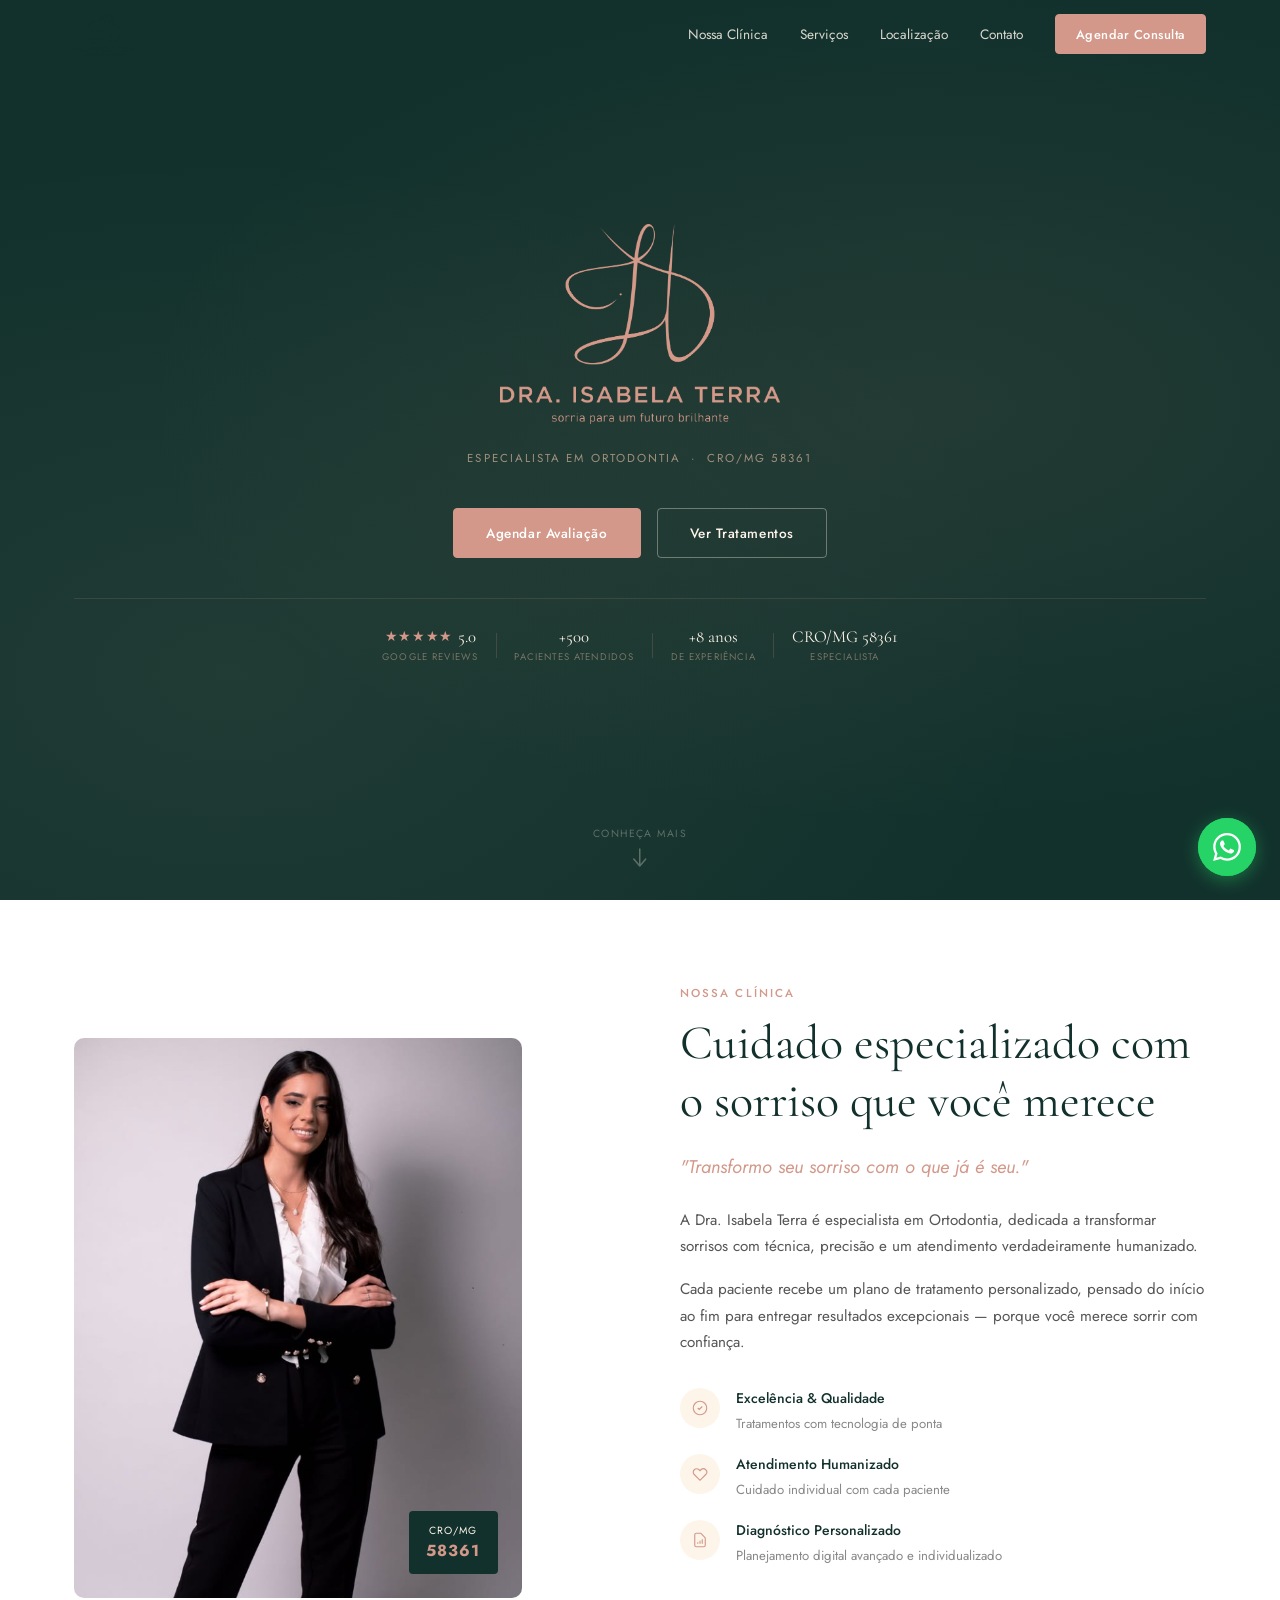
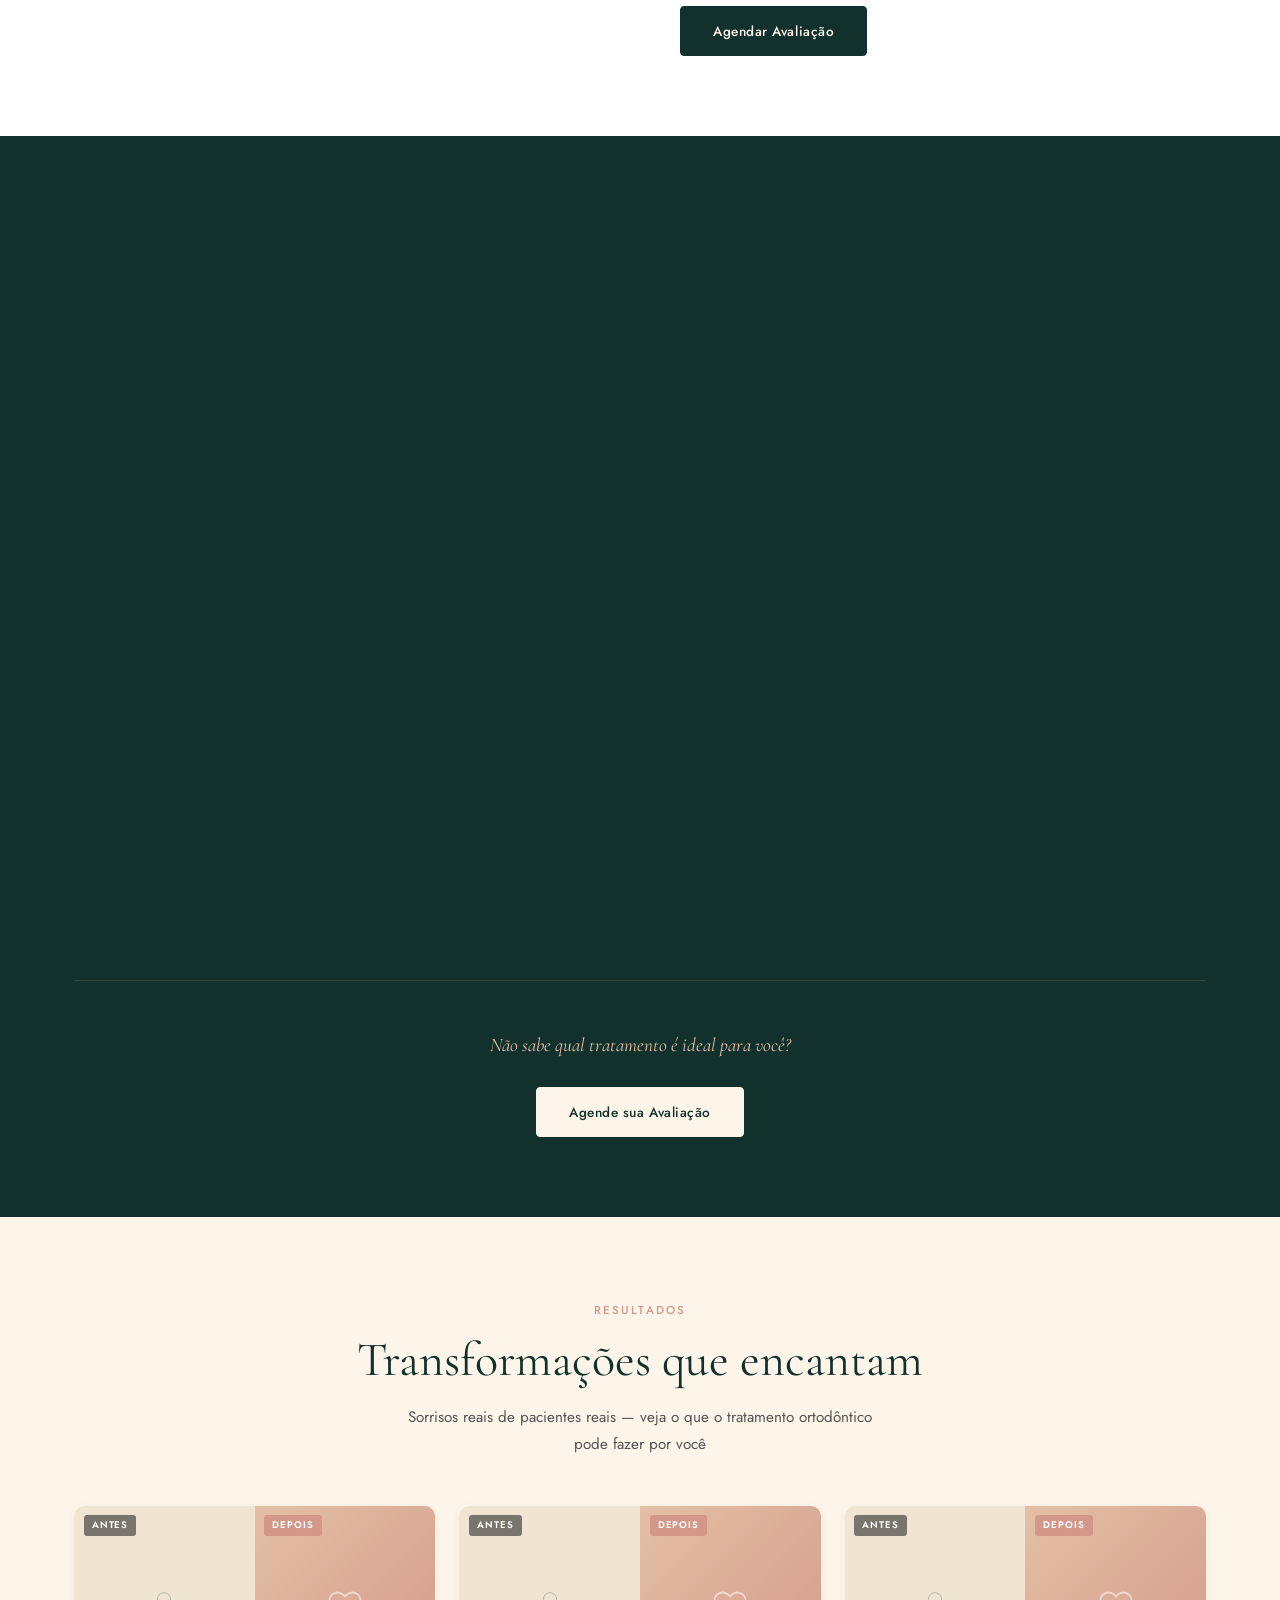
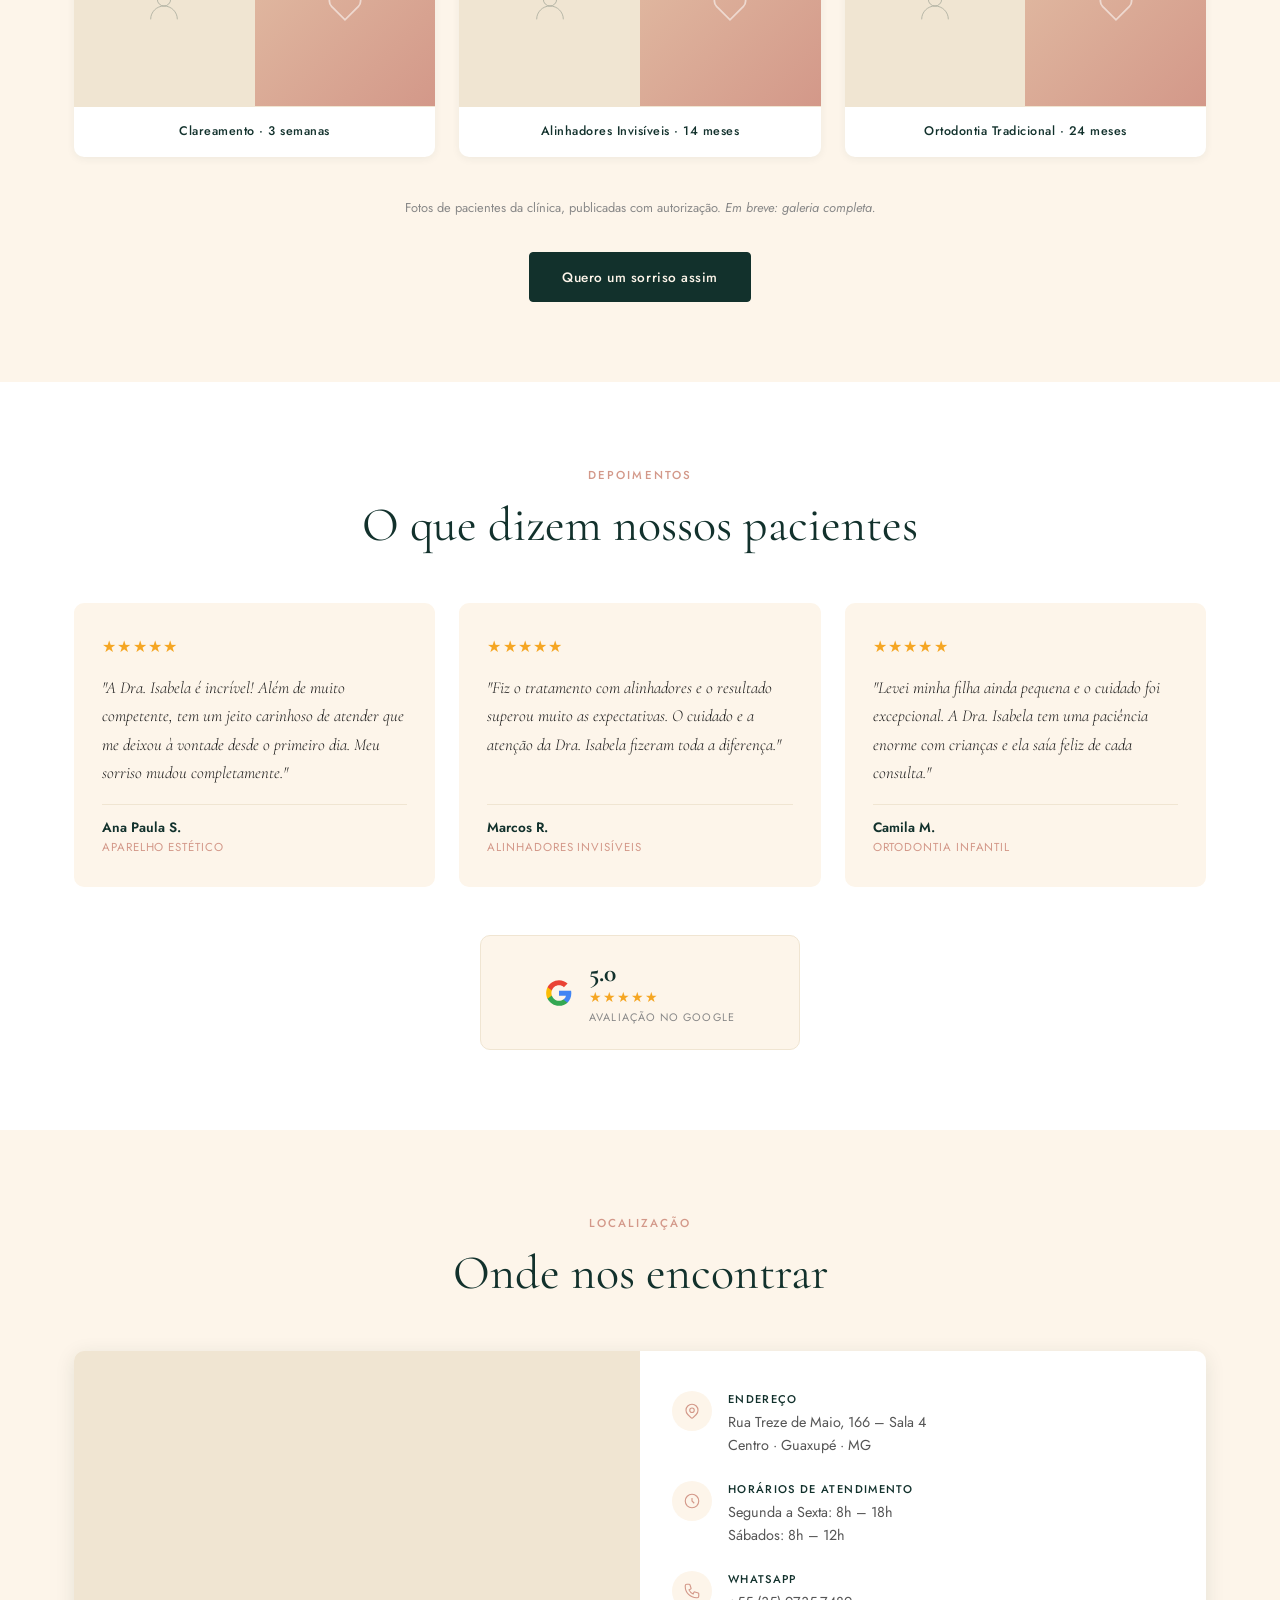
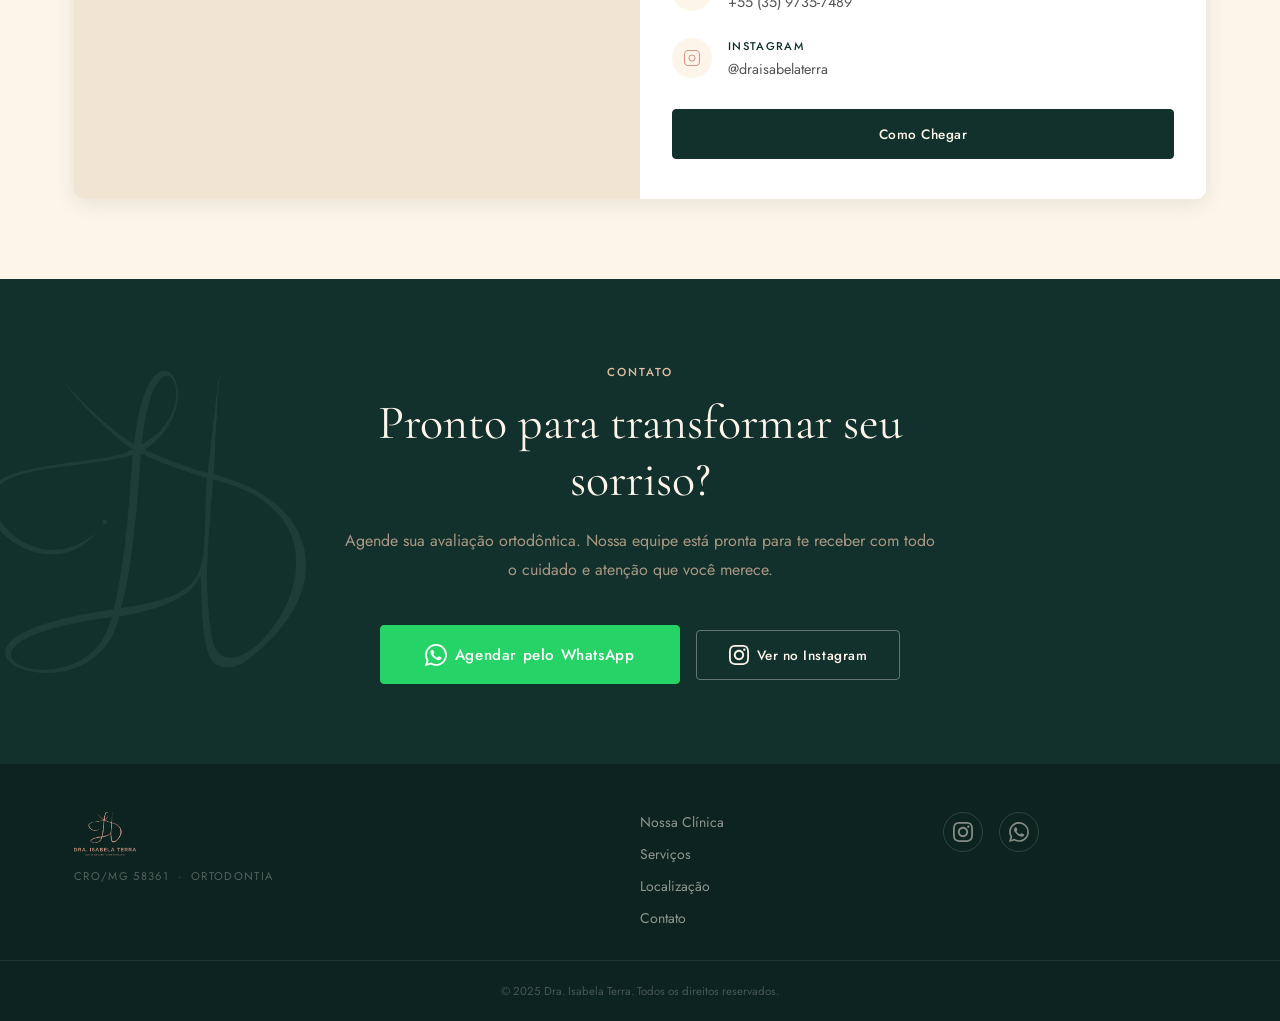
==== commit 8b10c362: "conteudo: cro mg, frase assinatura, reordem tratamentos, clareamento, como chegar maps" ====
--- a/index.html
+++ b/index.html
@@ -3,13 +3,21 @@
 <head>
   <meta charset="UTF-8">
   <meta name="viewport" content="width=device-width, initial-scale=1.0, viewport-fit=cover">
-  <meta name="description" content="Dra. Isabela Terra – Especialista em Ortodontia. CRO/SP 158045. Agende sua avaliação e sorria para um futuro brilhante.">
+  <meta name="description" content="Dra. Isabela Terra – Especialista em Ortodontia. CRO/MG 58361. Agende sua avaliação e sorria para um futuro brilhante.">
   <meta name="theme-color" content="#12312C">
-  <meta property="og:title" content="Dra. Isabela Terra | Ortodontia">
-  <meta property="og:description" content="Especialista em Ortodontia. Atendimento humanizado, tecnologia de ponta. Agende sua consulta.">
+  <meta name="google-site-verification" content="yY4I4OPmcFcvYEzg6YZSVFyRJDod7tb9xpSPkCHjQrk">
+  <meta property="og:title" content="Dra. Isabela Terra | Ortodontia em Guaxupé MG">
+  <meta property="og:description" content="Especialista em Ortodontia em Guaxupé MG. Atendimento humanizado, tecnologia de ponta. Agende sua avaliação.">
   <meta property="og:type" content="website">
-  <meta property="og:image" content="assets/logo-verde.png">
-  <title>Dra. Isabela Terra | Ortodontia</title>
+  <meta property="og:url" content="https://www.draisabelaterra.com.br/">
+  <meta property="og:image" content="https://www.draisabelaterra.com.br/assets/logo-verde.png">
+  <meta property="og:locale" content="pt_BR">
+  <meta name="twitter:card" content="summary_large_image">
+  <meta name="twitter:title" content="Dra. Isabela Terra | Ortodontia em Guaxupé MG">
+  <meta name="twitter:description" content="Especialista em Ortodontia em Guaxupé MG. Agende sua avaliação.">
+  <meta name="twitter:image" content="https://www.draisabelaterra.com.br/assets/logo-verde.png">
+  <link rel="canonical" href="https://www.draisabelaterra.com.br/">
+  <title>Dra. Isabela Terra | Ortodontia em Guaxupé MG</title>
 
   <!-- Structured Data: LocalBusiness -->
   <script type="application/ld+json">
@@ -17,8 +25,9 @@
     "@context": "https://schema.org",
     "@type": "Dentist",
     "name": "Dra. Isabela Terra – Ortodontia",
-    "description": "Especialista em Ortodontia. CRO/SP 158045.",
+    "description": "Especialista em Ortodontia em Guaxupé MG. CRO/MG 58361. Atendimento humanizado com tecnologia de ponta.",
     "telephone": "+553597357489",
+    "url": "https://www.draisabelaterra.com.br/",
     "address": {
       "@type": "PostalAddress",
       "streetAddress": "Rua Treze de Maio, 166, Sala 4",
@@ -32,8 +41,18 @@
       "latitude": -21.306234,
       "longitude": -46.71054
     },
-    "url": "https://www.instagram.com/draisabelaterra/",
-    "sameAs": ["https://www.instagram.com/draisabelaterra/"]
+    "openingHoursSpecification": [
+      {
+        "@type": "OpeningHoursSpecification",
+        "dayOfWeek": ["Monday","Tuesday","Wednesday","Thursday","Friday"],
+        "opens": "08:00",
+        "closes": "18:00"
+      }
+    ],
+    "priceRange": "$$",
+    "sameAs": [
+      "https://www.instagram.com/draisabelaterra/"
+    ]
   }
   </script>
 
@@ -86,7 +105,7 @@
                fetchpriority="high">
         </div>
 
-        <p class="hero__cro fade-up delay-1">Especialista em Ortodontia &nbsp;·&nbsp; CRO/SP 158045</p>
+        <p class="hero__cro fade-up delay-1">Especialista em Ortodontia &nbsp;·&nbsp; CRO/MG 58361</p>
 
         <div class="hero__ctas fade-up delay-2">
           <a class="btn btn--primary"
@@ -115,7 +134,7 @@
           </div>
           <span class="hero__trust-div" aria-hidden="true"></span>
           <div class="hero__trust-item">
-            <span class="hero__trust-num">CRO/SP 158045</span>
+            <span class="hero__trust-num">CRO/MG 58361</span>
             <span class="hero__trust-leg">Especialista</span>
           </div>
         </div>
@@ -138,8 +157,8 @@
             <div class="sobre__foto-frame">
               <img src="assets/isabela.png" alt="Dra. Isabela Terra – Ortodontista" class="foto-real" width="480" loading="lazy">
               <div class="sobre__badge">
-                <span class="sobre__badge-label">CRO/SP</span>
-                <strong class="sobre__badge-num">158045</strong>
+                <span class="sobre__badge-label">CRO/MG</span>
+                <strong class="sobre__badge-num">58361</strong>
               </div>
             </div>
           </div>
@@ -147,6 +166,7 @@
           <div class="sobre__txt fade-up delay-1">
             <span class="label">Nossa Clínica</span>
             <h2>Cuidado especializado com o sorriso que você merece</h2>
+            <p class="sobre__frase">"Transformo seu sorriso com o que já é seu."</p>
             <p>A Dra. Isabela Terra é especialista em Ortodontia, dedicada a transformar sorrisos com técnica, precisão e um atendimento verdadeiramente humanizado.</p>
             <p>Cada paciente recebe um plano de tratamento personalizado, pensado do início ao fim para entregar resultados excepcionais — porque você merece sorrir com confiança.</p>
 
@@ -175,7 +195,7 @@
                 </div>
                 <div>
                   <strong>Diagnóstico Personalizado</strong>
-                  <span>Planejamento digital e simulação do resultado</span>
+                  <span>Planejamento digital avançado e individualizado</span>
                 </div>
               </li>
             </ul>
@@ -218,6 +238,34 @@
 
           <li class="card-servico fade-up delay-2">
             <div class="card-servico__icone" aria-hidden="true">
+              <svg viewBox="0 0 24 24" fill="none" stroke="currentColor" stroke-width="1.5"><path d="M17 20h5v-2a3 3 0 00-5.356-1.857M17 20H7m10 0v-2c0-.656-.126-1.283-.356-1.857M7 20H2v-2a3 3 0 015.356-1.857M7 20v-2c0-.656.126-1.283.356-1.857m0 0a5.002 5.002 0 019.288 0M15 7a3 3 0 11-6 0 3 3 0 016 0z"/></svg>
+            </div>
+            <h3>Ortodontia Infantil</h3>
+            <p>Acompanhamento especializado para crianças, garantindo desenvolvimento saudável desde cedo.</p>
+            <a class="card-servico__cta"
+               data-wa
+               data-msg="Olá! Gostaria de informações sobre Ortodontia Infantil. Meu filho(a) precisa de uma avaliação."
+               data-src="servico-infantil">
+              Saber mais →
+            </a>
+          </li>
+
+          <li class="card-servico fade-up delay-3">
+            <div class="card-servico__icone" aria-hidden="true">
+              <svg viewBox="0 0 24 24" fill="none" stroke="currentColor" stroke-width="1.5"><path d="M15 12a3 3 0 11-6 0 3 3 0 016 0z"/><path d="M2.458 12C3.732 7.943 7.523 5 12 5c4.478 0 8.268 2.943 9.542 7-1.274 4.057-5.064 7-9.542 7-4.477 0-8.268-2.943-9.542-7z"/></svg>
+            </div>
+            <h3>Alinhadores Invisíveis</h3>
+            <p>Tratamento transparente e removível. Corrija seu sorriso com total discrição no dia a dia.</p>
+            <a class="card-servico__cta"
+               data-wa
+               data-msg="Olá! Tenho interesse nos Alinhadores Invisíveis. Gostaria de saber sobre o tratamento, prazo e valores."
+               data-src="servico-alinhadores">
+              Saber mais →
+            </a>
+          </li>
+
+          <li class="card-servico fade-up delay-1">
+            <div class="card-servico__icone" aria-hidden="true">
               <svg viewBox="0 0 24 24" fill="none" stroke="currentColor" stroke-width="1.5"><path d="M5 3a2 2 0 00-2 2v14a2 2 0 002 2h14a2 2 0 002-2V5a2 2 0 00-2-2H5zm7 4l3 3-3 3m-3-3h6"/></svg>
             </div>
             <h3>Aparelho Estético</h3>
@@ -230,34 +278,6 @@
             </a>
           </li>
 
-          <li class="card-servico fade-up delay-3">
-            <div class="card-servico__icone" aria-hidden="true">
-              <svg viewBox="0 0 24 24" fill="none" stroke="currentColor" stroke-width="1.5"><path d="M15 12a3 3 0 11-6 0 3 3 0 016 0z"/><path d="M2.458 12C3.732 7.943 7.523 5 12 5c4.478 0 8.268 2.943 9.542 7-1.274 4.057-5.064 7-9.542 7-4.477 0-8.268-2.943-9.542-7z"/></svg>
-            </div>
-            <h3>Alinhadores Invisíveis</h3>
-            <p>Tratamento transparente e removível. Corrija seu sorriso com total discrição no dia a dia.</p>
-            <a class="card-servico__cta"
-               data-wa
-               data-msg="Olá! Tenho interesse nos Alinhadores Invisíveis. Gostaria de saber sobre o tratamento, prazo e valores."
-               data-src="servico-alinhadores">
-              Saber mais →
-            </a>
-          </li>
-
-          <li class="card-servico fade-up delay-1">
-            <div class="card-servico__icone" aria-hidden="true">
-              <svg viewBox="0 0 24 24" fill="none" stroke="currentColor" stroke-width="1.5"><path d="M17 20h5v-2a3 3 0 00-5.356-1.857M17 20H7m10 0v-2c0-.656-.126-1.283-.356-1.857M7 20H2v-2a3 3 0 015.356-1.857M7 20v-2c0-.656.126-1.283.356-1.857m0 0a5.002 5.002 0 019.288 0M15 7a3 3 0 11-6 0 3 3 0 016 0z"/></svg>
-            </div>
-            <h3>Ortodontia Infantil</h3>
-            <p>Acompanhamento especializado para crianças, garantindo desenvolvimento saudável desde cedo.</p>
-            <a class="card-servico__cta"
-               data-wa
-               data-msg="Olá! Gostaria de informações sobre Ortodontia Infantil. Meu filho(a) precisa de uma avaliação."
-               data-src="servico-infantil">
-              Saber mais →
-            </a>
-          </li>
-
           <li class="card-servico fade-up delay-2">
             <div class="card-servico__icone" aria-hidden="true">
               <svg viewBox="0 0 24 24" fill="none" stroke="currentColor" stroke-width="1.5"><path d="M9 12l2 2 4-4m5.618-4.016A11.955 11.955 0 0112 2.944a11.955 11.955 0 01-8.618 3.04A12.02 12.02 0 003 9c0 5.591 3.824 10.29 9 11.622 5.176-1.332 9-6.03 9-11.622 0-1.042-.133-2.052-.382-3.016z"/></svg>
@@ -277,10 +297,10 @@
               <svg viewBox="0 0 24 24" fill="none" stroke="currentColor" stroke-width="1.5"><path d="M9 3H5a2 2 0 00-2 2v4m6-6h10a2 2 0 012 2v4M9 3v18m0 0h10a2 2 0 002-2V9M9 21H5a2 2 0 01-2-2V9m0 0h18"/></svg>
             </div>
             <h3>Planejamento Digital</h3>
-            <p>Diagnóstico avançado com simulação do sorriso final antes mesmo de iniciar o tratamento.</p>
+            <p>Diagnóstico avançado com planejamento individualizado para otimizar cada etapa do seu tratamento.</p>
             <a class="card-servico__cta"
                data-wa
-               data-msg="Olá! Gostaria de saber mais sobre o Planejamento Digital e a simulação do sorriso. Como funciona?"
+               data-msg="Olá! Gostaria de saber mais sobre o Planejamento Digital. Como funciona?"
                data-src="servico-digital">
               Saber mais →
             </a>
@@ -326,7 +346,7 @@
                 </div>
               </div>
             </div>
-            <p class="card-resultado__desc">Aparelho Estético · 18 meses</p>
+            <p class="card-resultado__desc">Clareamento · 3 semanas</p>
           </div>
 
           <div class="card-resultado fade-up delay-2">
@@ -402,7 +422,7 @@
 
           <blockquote class="card-depo fade-up delay-2">
             <div class="card-depo__stars" aria-label="5 de 5 estrelas">★★★★★</div>
-            <p>"Fiz o tratamento com alinhadores e o resultado superou as expectativas. O planejamento digital foi fantástico — deu pra ver o resultado antes mesmo de começar!"</p>
+            <p>"Fiz o tratamento com alinhadores e o resultado superou muito as expectativas. O cuidado e a atenção da Dra. Isabela fizeram toda a diferença."</p>
             <footer>
               <strong>Marcos R.</strong>
               <span>Alinhadores Invisíveis</span>
@@ -507,10 +527,10 @@
 
             </dl>
 
-            <a class="btn btn--verde btn--bloco"
-               data-wa
-               data-msg="Olá! Gostaria de saber como chegar à clínica da Dra. Isabela Terra. Pode me ajudar?"
-               data-src="localizacao-cta">
+            <a href="https://www.google.com/maps/dir/?api=1&destination=Rua+Treze+de+Maio,+166,+Centro,+Guaxup%C3%A9,+MG,+37800-000"
+               target="_blank"
+               rel="noopener noreferrer"
+               class="btn btn--verde btn--bloco">
               Como Chegar
             </a>
           </div>
@@ -559,7 +579,7 @@
     <div class="container footer__grid">
       <div class="footer__marca">
         <img src="assets/logo-hero.png" alt="Dra. Isabela Terra" class="footer__logo" width="160" loading="lazy">
-        <p class="footer__cro">CRO/SP 158045 &nbsp;·&nbsp; Ortodontia</p>
+        <p class="footer__cro">CRO/MG 58361 &nbsp;·&nbsp; Ortodontia</p>
       </div>
 
       <nav class="footer__nav" aria-label="Links do rodapé">
--- a/css/style.css
+++ b/css/style.css
@@ -395,6 +395,7 @@
 /* texto */
 .sobre__txt h2 { margin-bottom: 1.25rem; }
 .sobre__txt p  { margin-bottom: 1rem; }
+.sobre__frase  { font-family: var(--serif); font-style: italic; color: var(--rose); font-size: 1.15rem; margin-bottom: 1.5rem !important; }
 
 .sobre__diferenciais { display: flex; flex-direction: column; gap: 1.25rem; margin: 2rem 0 2.5rem; }
 .sobre__diferenciais li { display: flex; align-items: flex-start; gap: 1rem; }
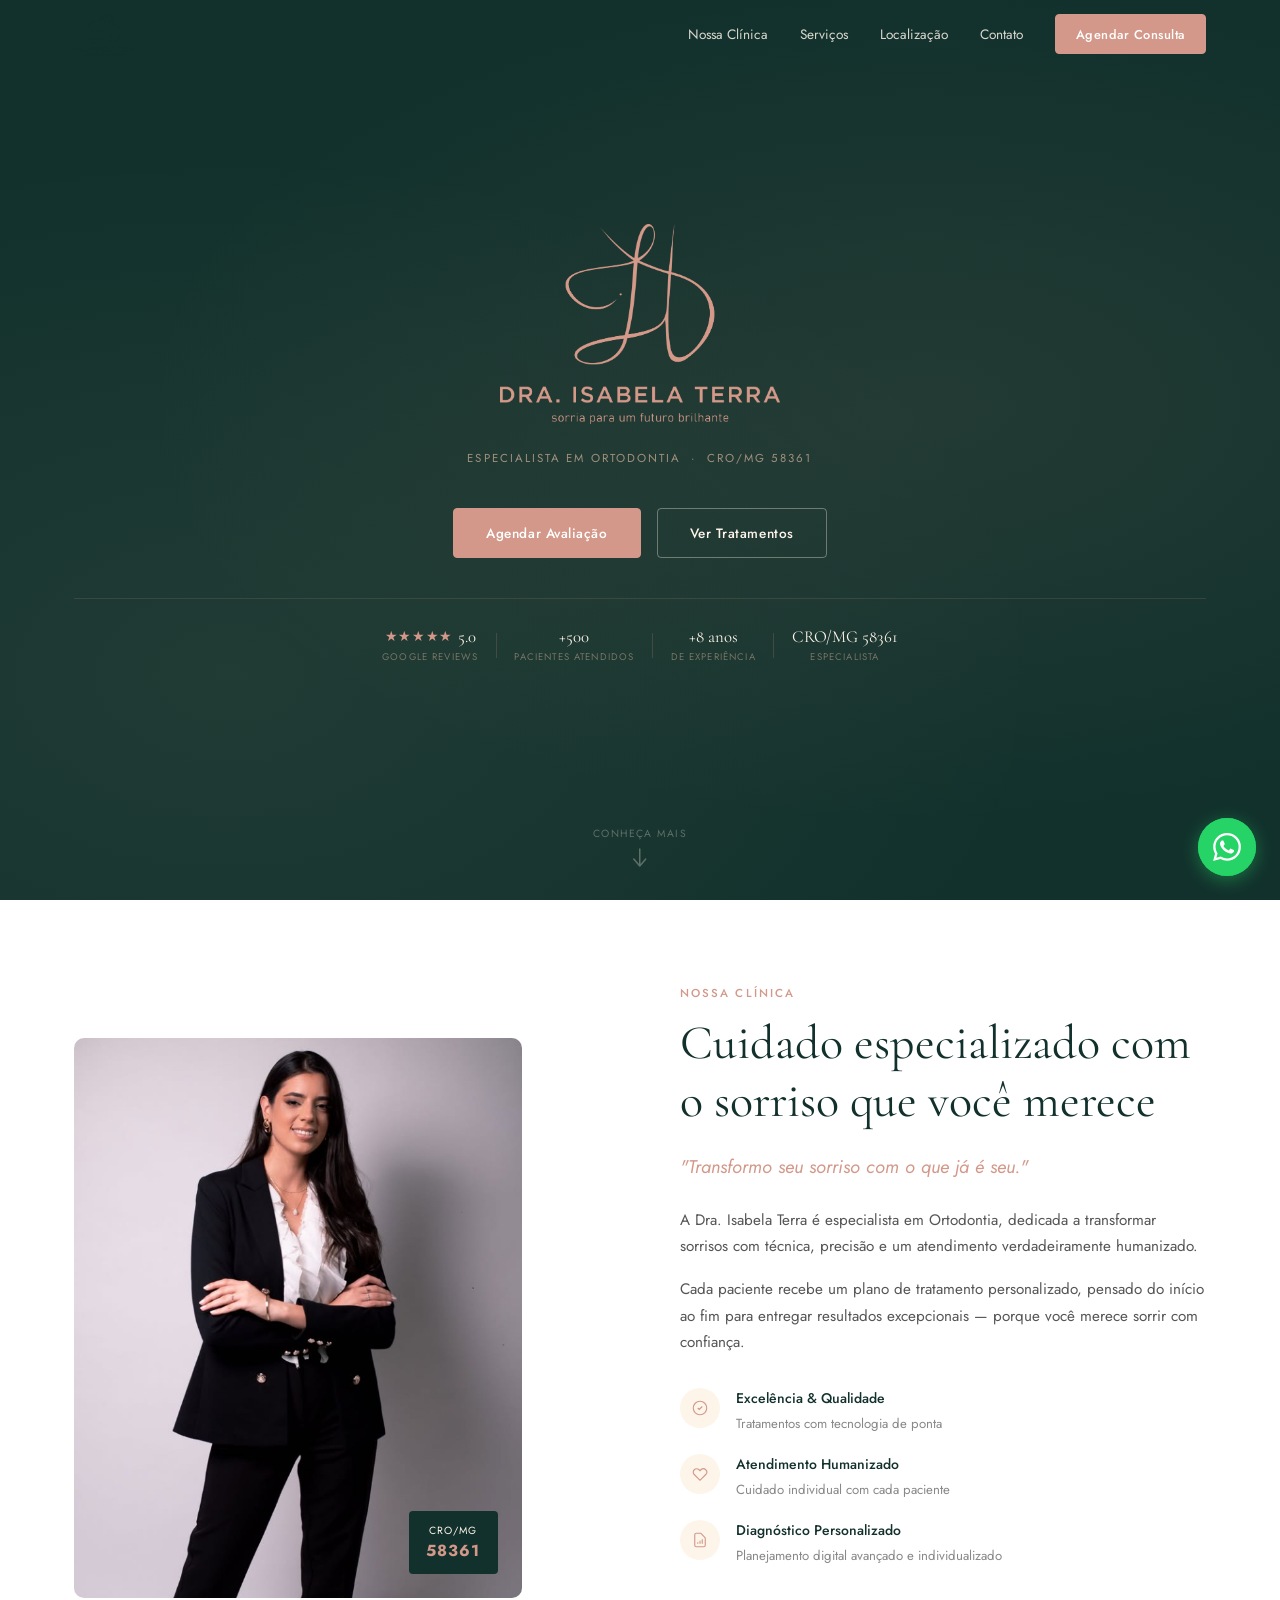
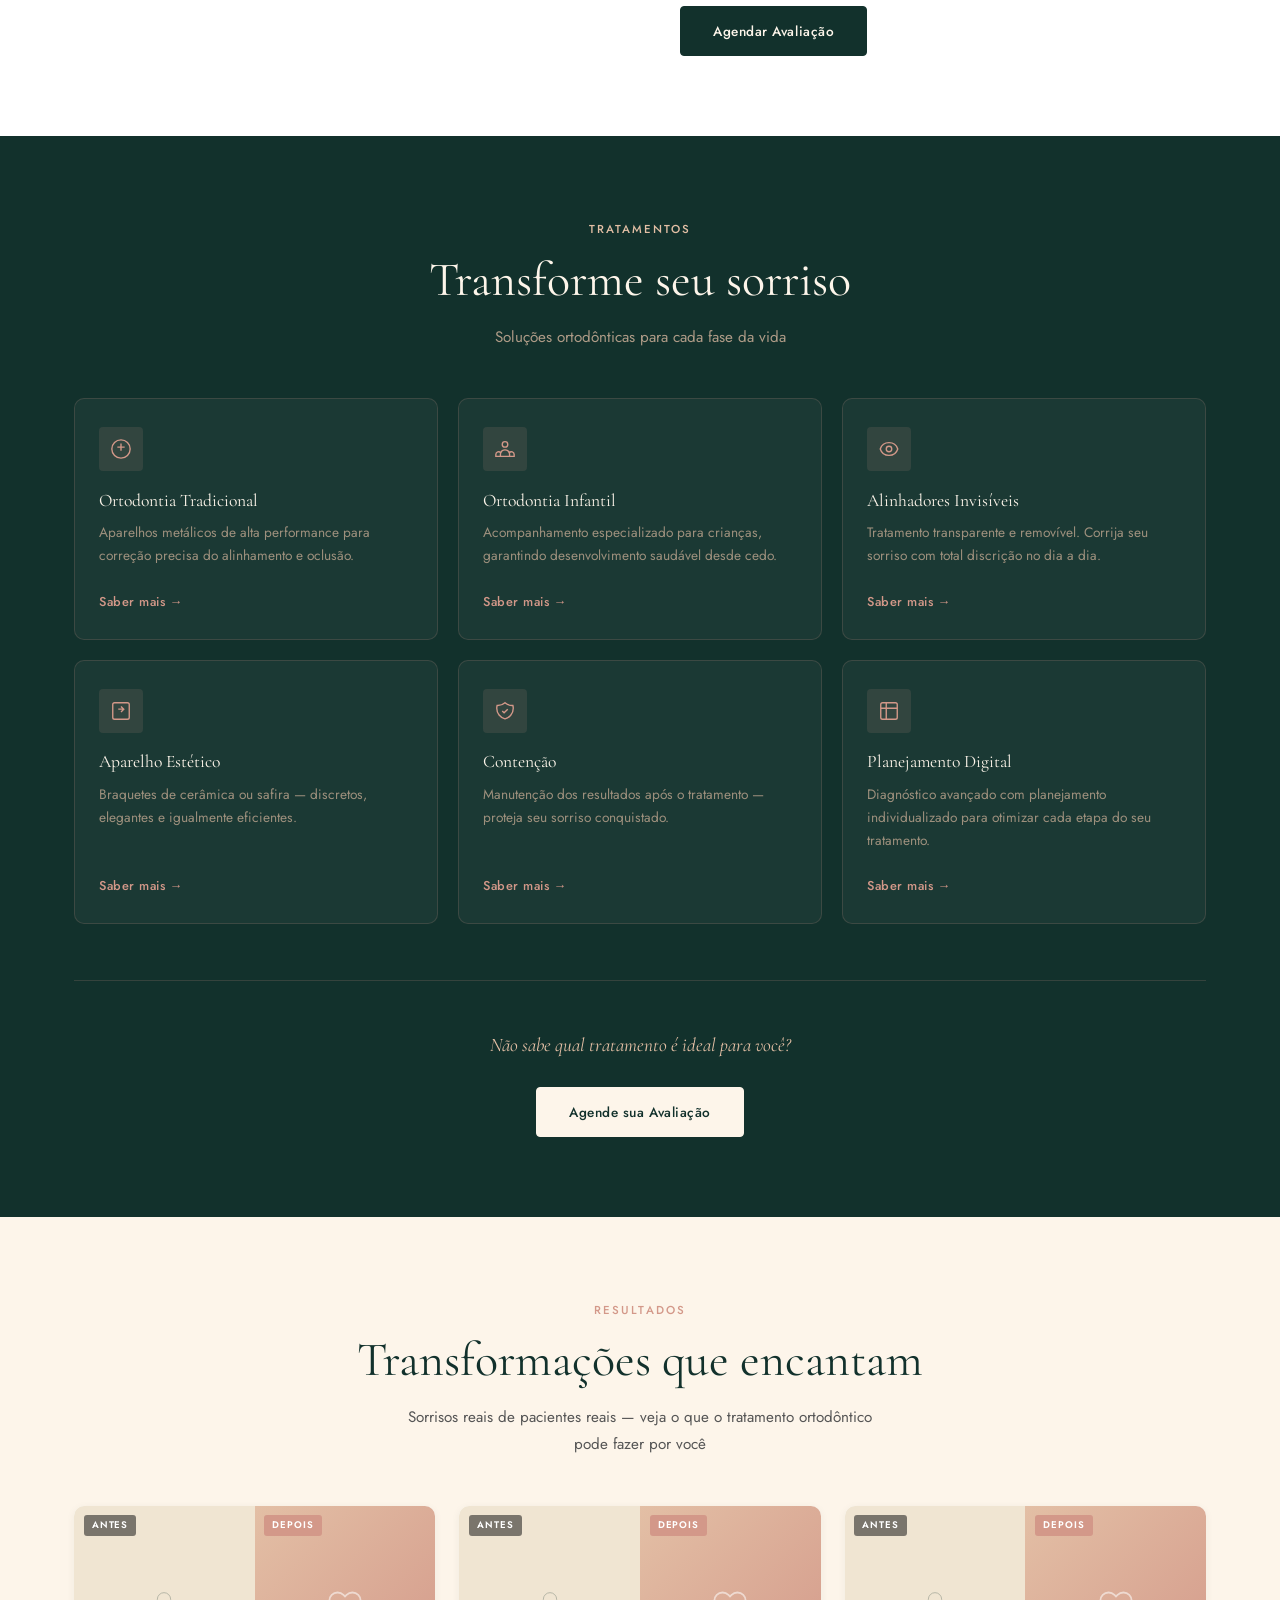
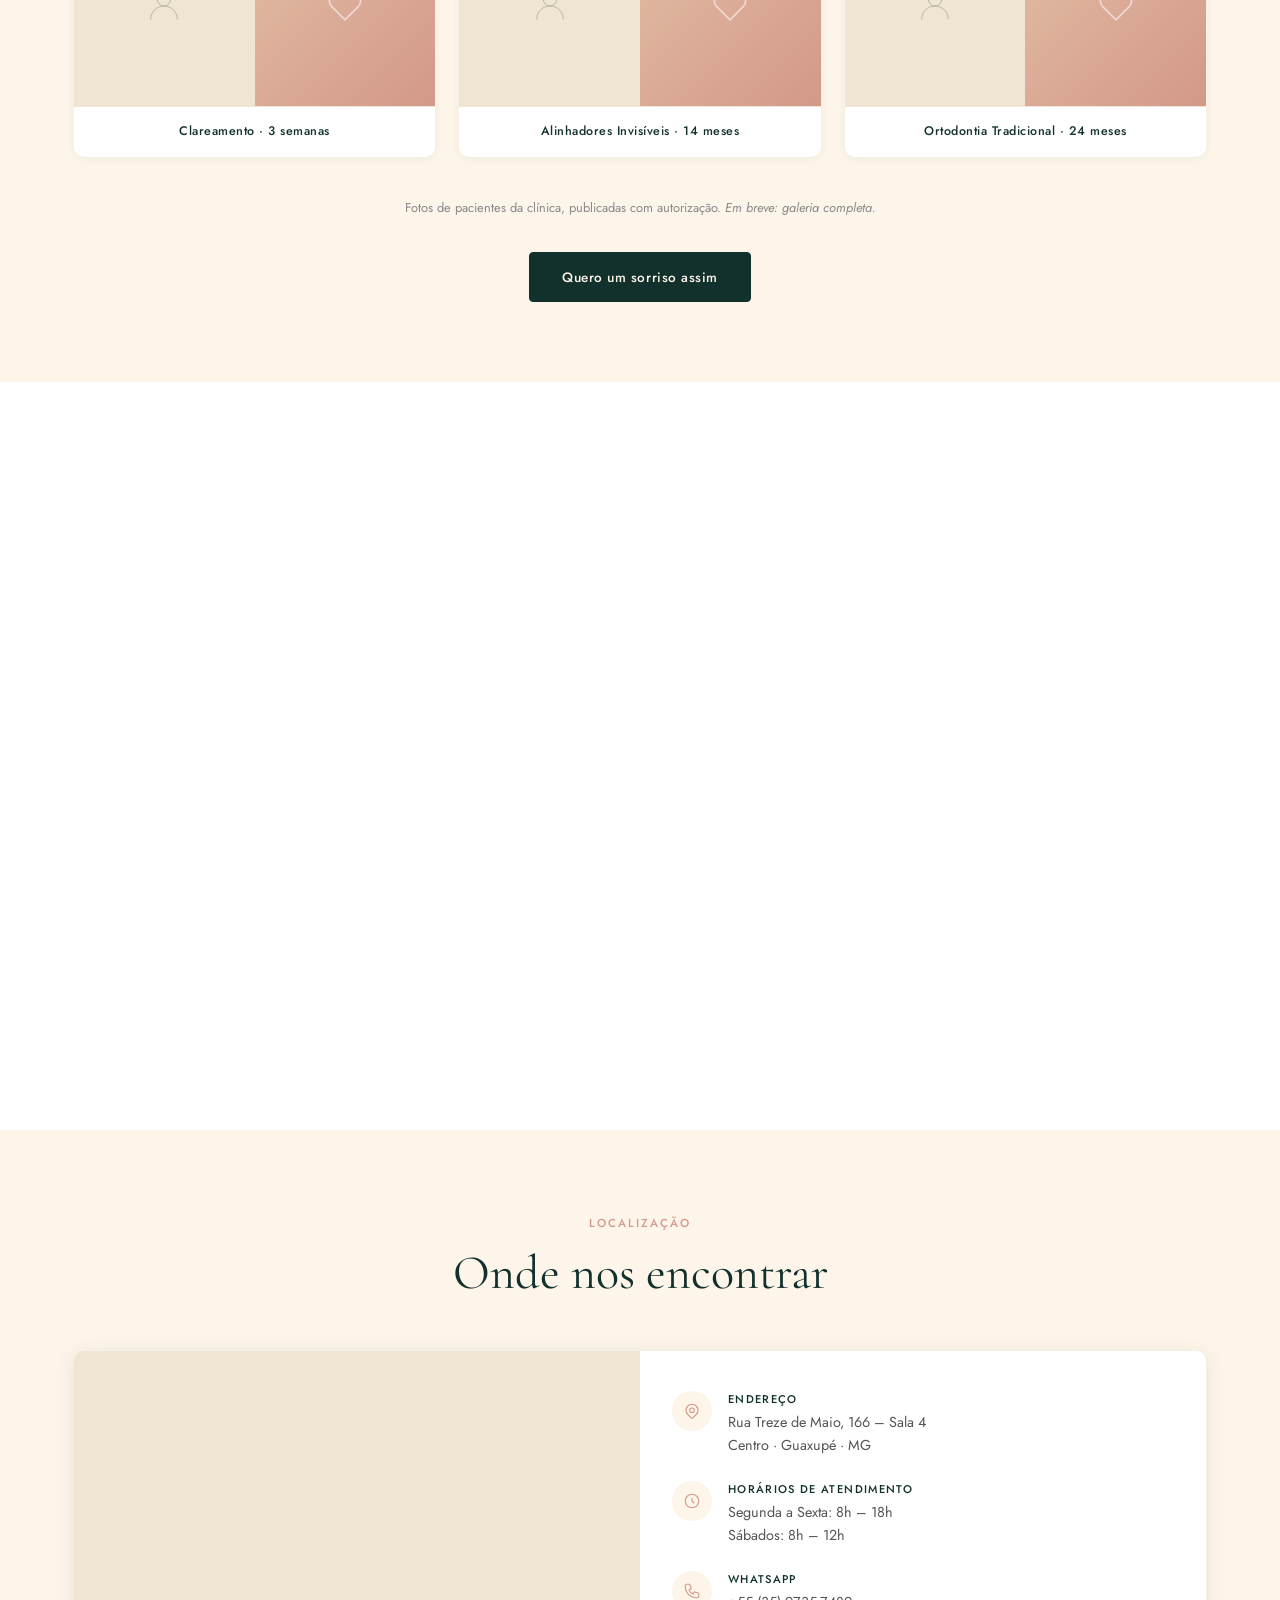
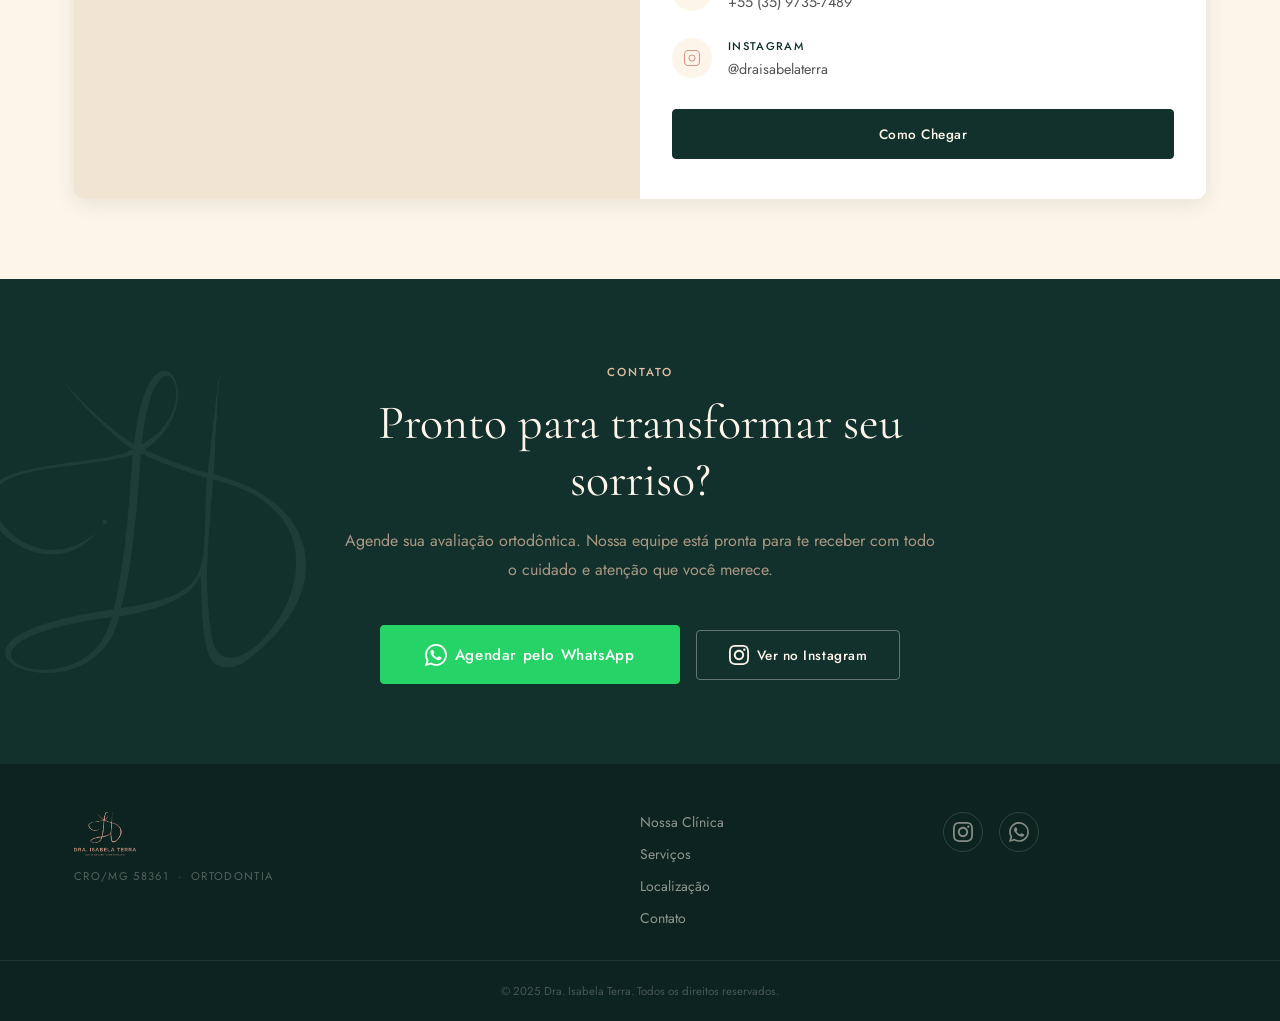
==== commit 71df5324: "add google tag manager GTM-WVV5CQRZ" ====
--- a/index.html
+++ b/index.html
@@ -1,6 +1,9 @@
 <!DOCTYPE html>
 <html lang="pt-BR">
 <head>
+  <!-- Google Tag Manager -->
+  <script>(function(w,d,s,l,i){w[l]=w[l]||[];w[l].push({'gtm.start':new Date().getTime(),event:'gtm.js'});var f=d.getElementsByTagName(s)[0],j=d.createElement(s),dl=l!='dataLayer'?'&l='+l:'';j.async=true;j.src='https://www.googletagmanager.com/gtm.js?id='+i+dl;f.parentNode.insertBefore(j,f);})(window,document,'script','dataLayer','GTM-WVV5CQRZ');</script>
+  <!-- End Google Tag Manager -->
   <meta charset="UTF-8">
   <meta name="viewport" content="width=device-width, initial-scale=1.0, viewport-fit=cover">
   <meta name="description" content="Dra. Isabela Terra – Especialista em Ortodontia. CRO/MG 58361. Agende sua avaliação e sorria para um futuro brilhante.">
@@ -62,6 +65,9 @@
   <link rel="stylesheet" href="css/style.css">
 </head>
 <body>
+  <!-- Google Tag Manager (noscript) -->
+  <noscript><iframe src="https://www.googletagmanager.com/ns.html?id=GTM-WVV5CQRZ" height="0" width="0" style="display:none;visibility:hidden"></iframe></noscript>
+  <!-- End Google Tag Manager (noscript) -->
 
   <!-- ══════════════════════ NAVEGAÇÃO ══════════════════════ -->
   <nav class="nav" id="nav" role="navigation" aria-label="Menu principal">
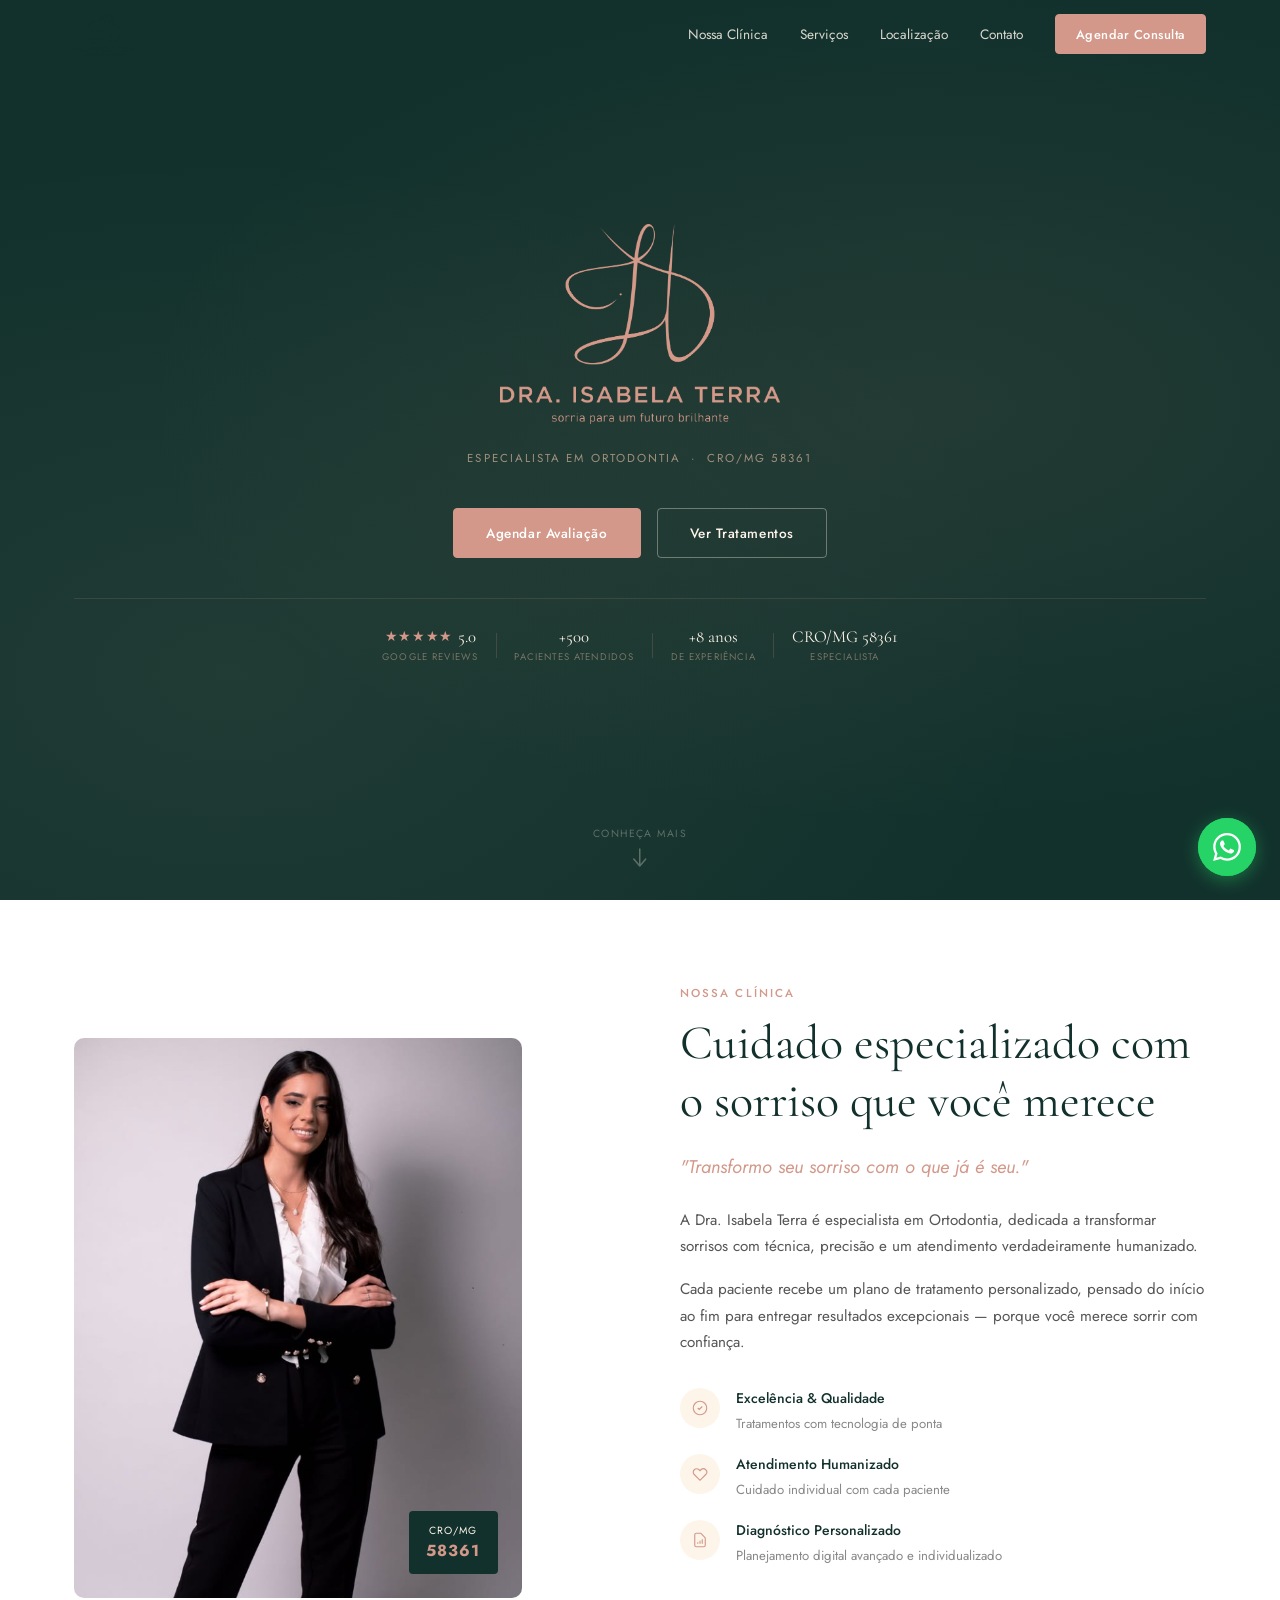
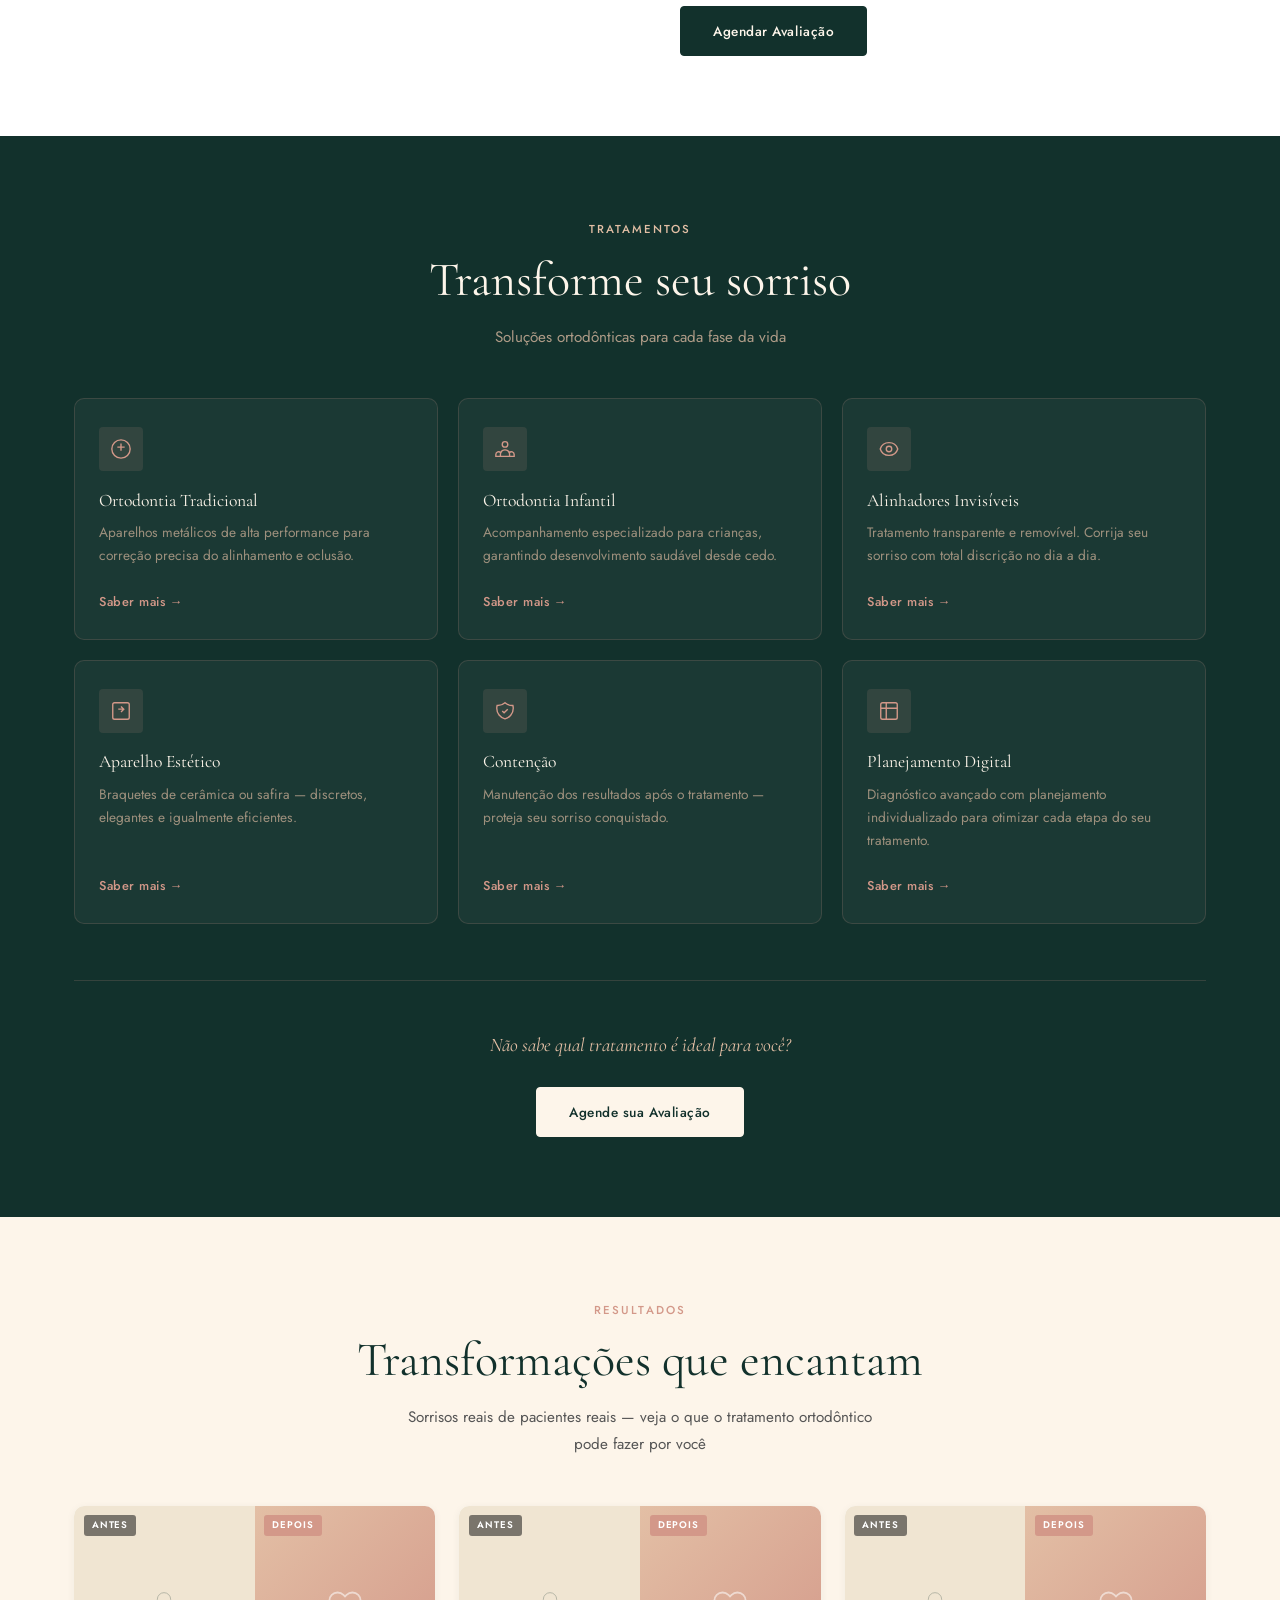
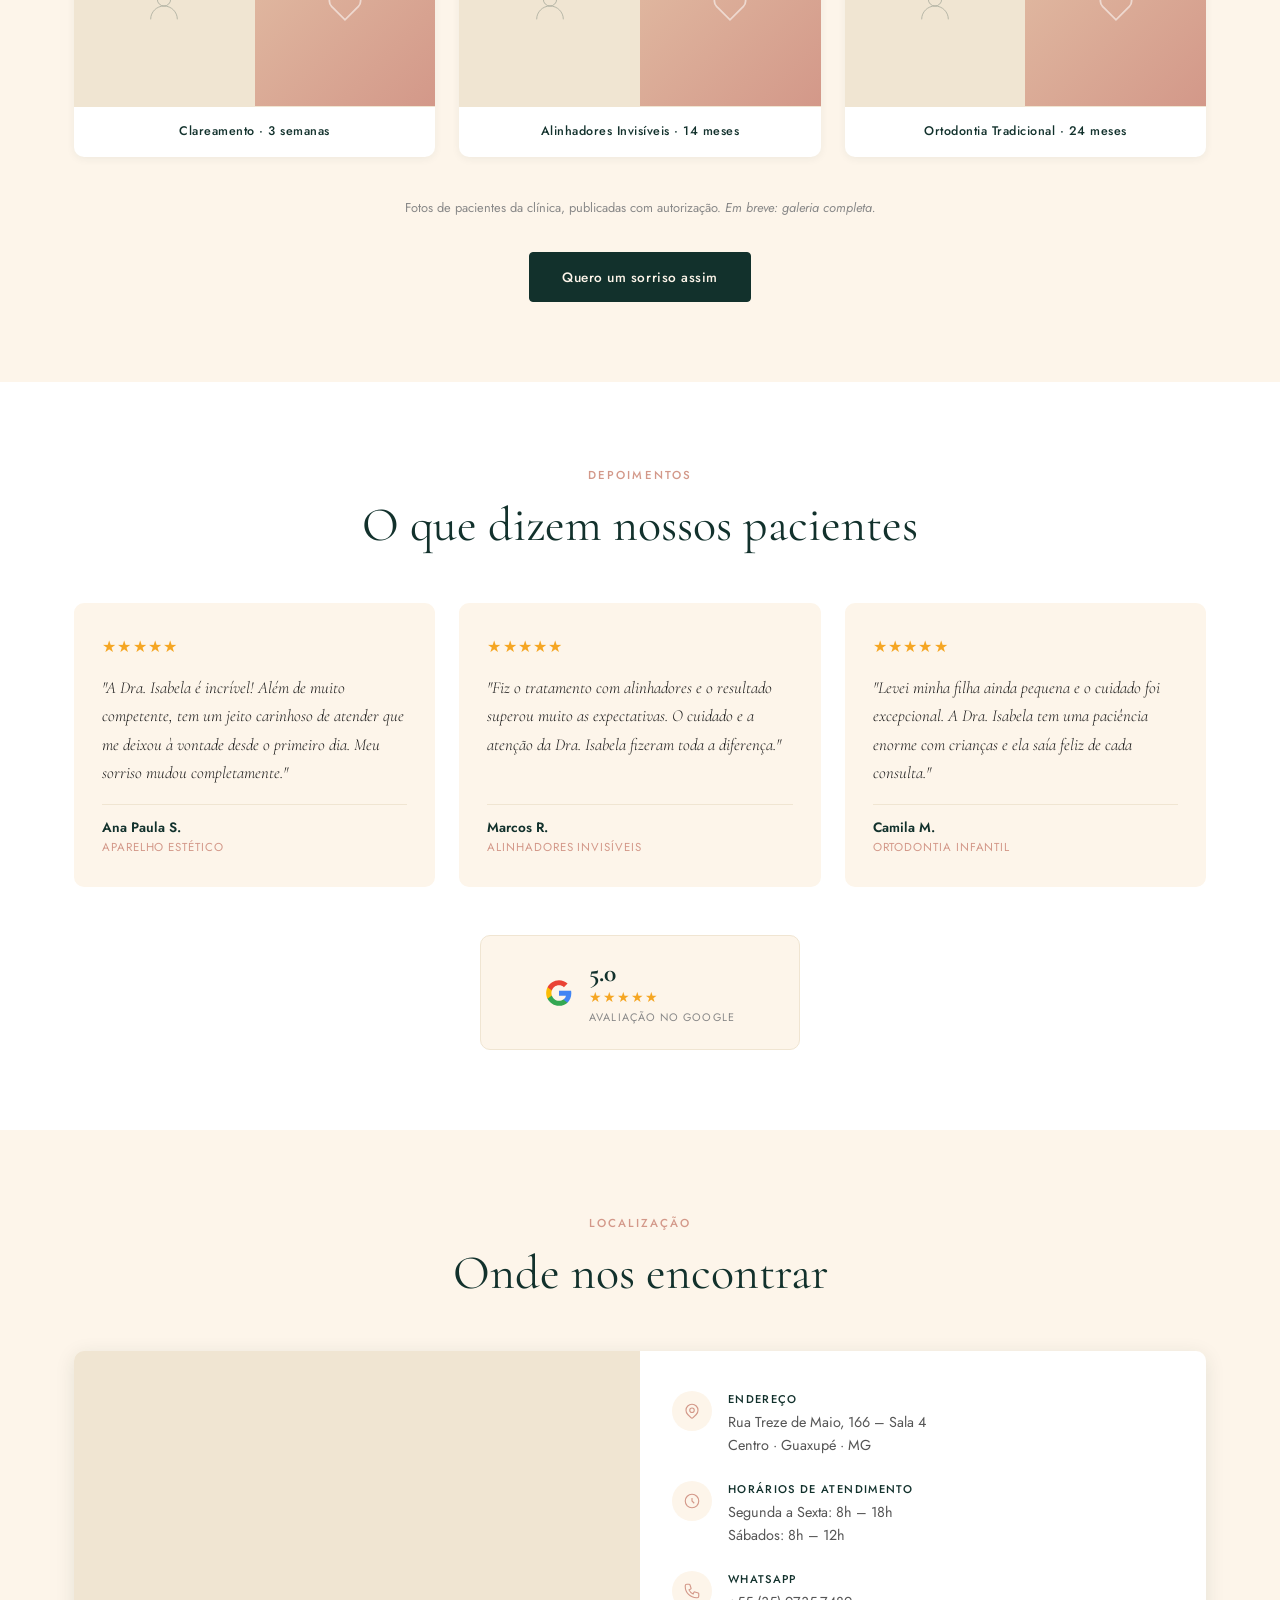
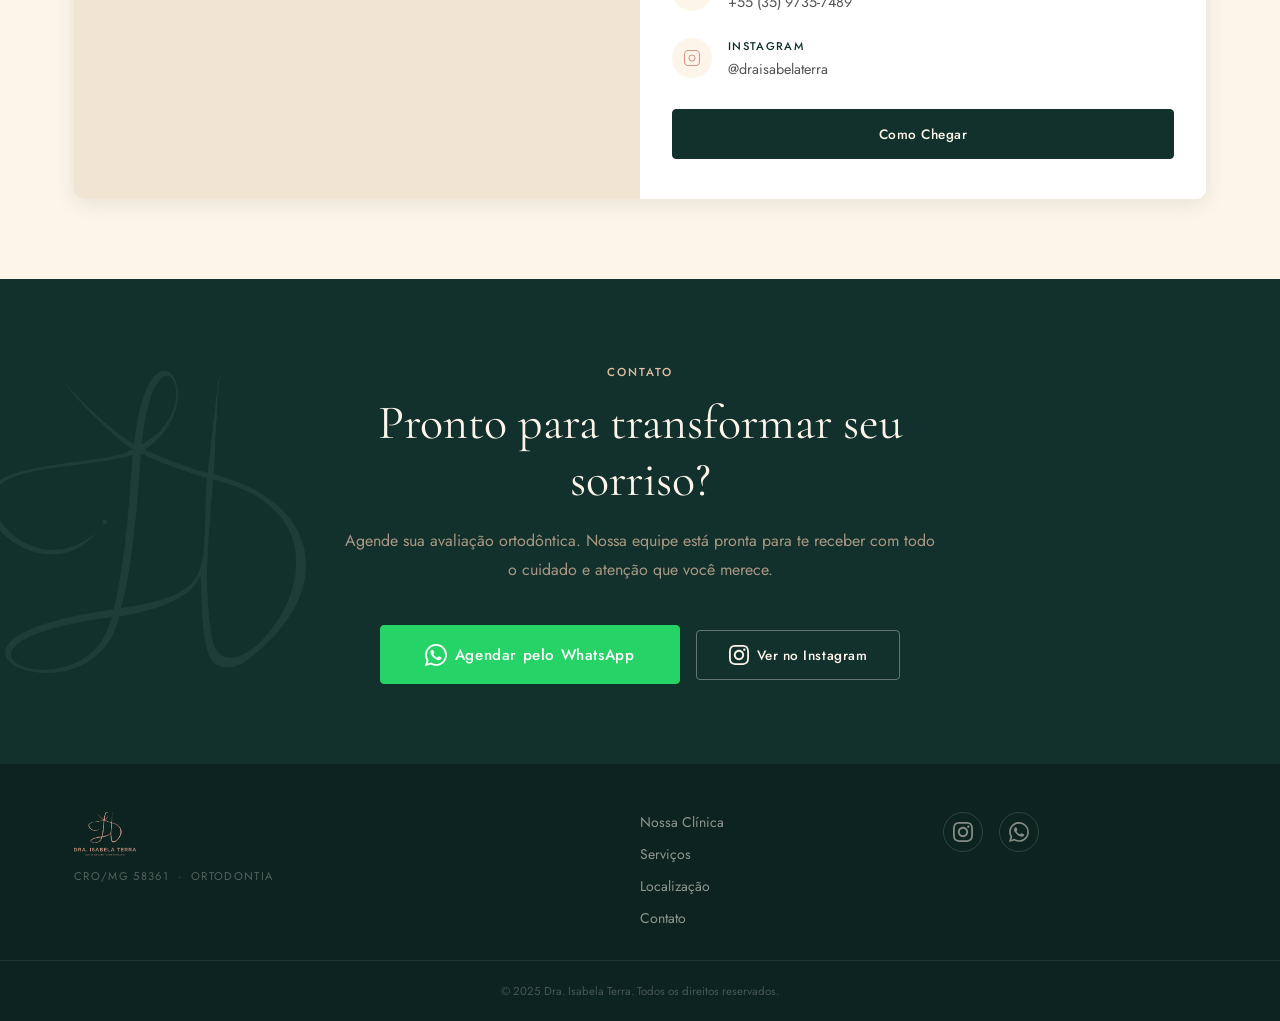
==== commit 2c38a491: "add google analytics G-DRWMYWNNDE" ====
--- a/index.html
+++ b/index.html
@@ -1,6 +1,15 @@
 <!DOCTYPE html>
 <html lang="pt-BR">
 <head>
+  <!-- Google Analytics 4 -->
+  <script async src="https://www.googletagmanager.com/gtag/js?id=G-DRWMYWNNDE"></script>
+  <script>
+    window.dataLayer = window.dataLayer || [];
+    function gtag(){dataLayer.push(arguments);}
+    gtag('js', new Date());
+    gtag('config', 'G-DRWMYWNNDE');
+  </script>
+  <!-- End Google Analytics 4 -->
   <!-- Google Tag Manager -->
   <script>(function(w,d,s,l,i){w[l]=w[l]||[];w[l].push({'gtm.start':new Date().getTime(),event:'gtm.js'});var f=d.getElementsByTagName(s)[0],j=d.createElement(s),dl=l!='dataLayer'?'&l='+l:'';j.async=true;j.src='https://www.googletagmanager.com/gtm.js?id='+i+dl;f.parentNode.insertBefore(j,f);})(window,document,'script','dataLayer','GTM-WVV5CQRZ');</script>
   <!-- End Google Tag Manager -->
